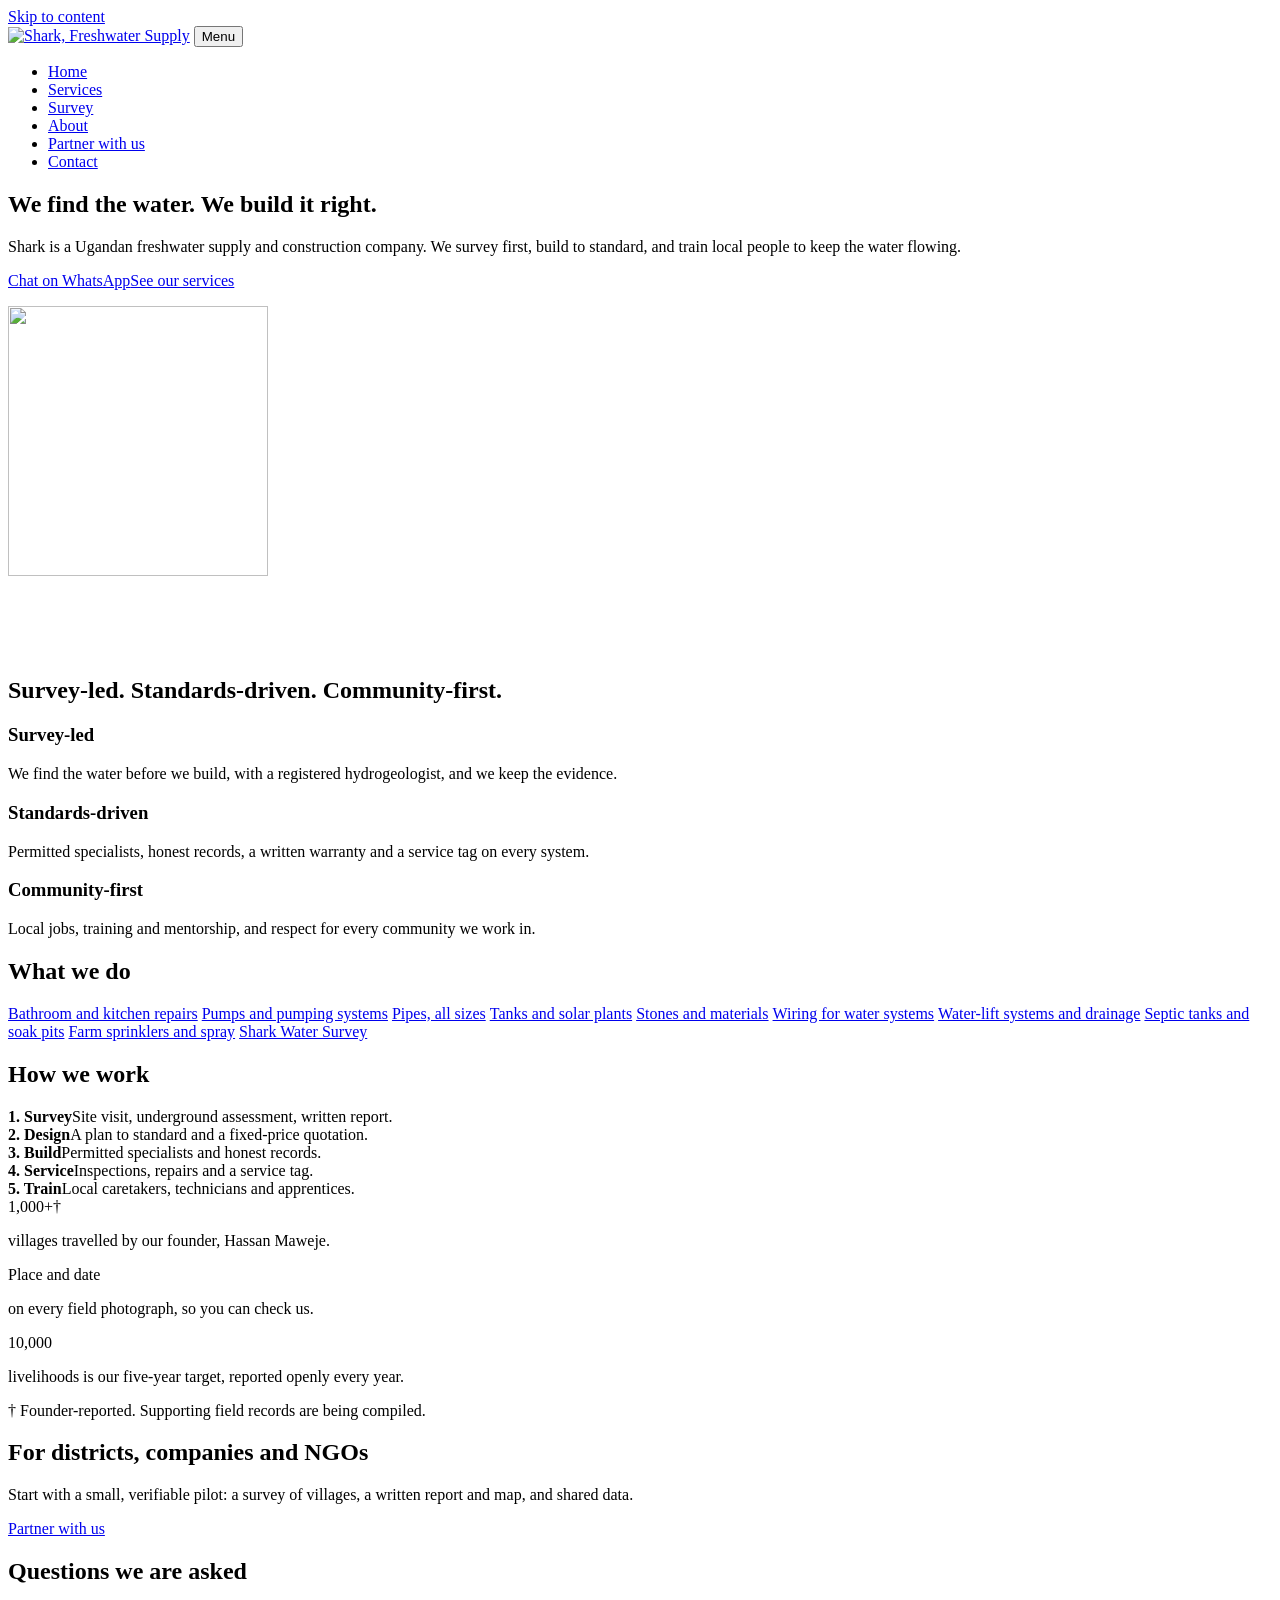
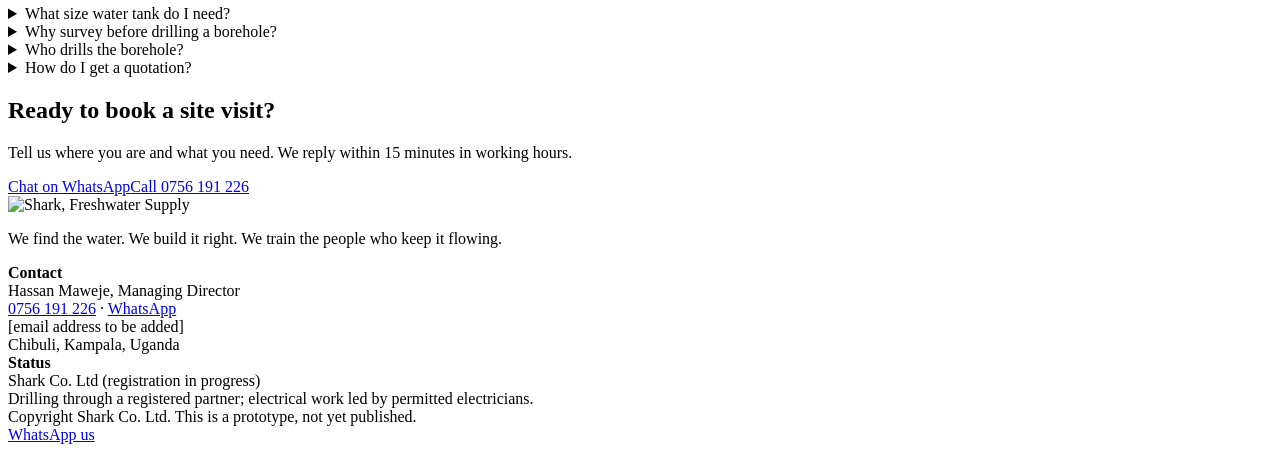
==== index.html @ 4614eab7 "Add files via upload" ====
<!doctype html>
<html lang="en-GB">
<head>
<meta charset="utf-8">
<meta name="viewport" content="width=device-width, initial-scale=1">
<title>Water tanks, pumps and plumbing in Kampala | Shark Freshwater Supply</title>
<meta name="description" content="Freshwater supply and construction in Uganda. We find the water first, build to standard and train local people. Book a site visit on WhatsApp.">
<meta name="theme-color" content="#0B2E4F">
<link rel="icon" href="assets/img/favicon.svg" type="image/svg+xml">
<link rel="stylesheet" href="assets/style.css">
<script type="application/ld+json">
{"@context":"https://schema.org","@type":"Plumber","name":"Shark Freshwater Supply","description":"Freshwater supply, plumbing, tanks, pumps, septic and drainage, and farm water systems in Uganda.","telephone":"+256756191226","areaServed":["Kampala","Mukono","Wakiso"],"address":{"@type":"PostalAddress","addressLocality":"Kampala","addressCountry":"UG"},"slogan":"We find the water. We build it right."}
</script>
</head>
<body>
<a class="skip" href="#main">Skip to content</a>
<header class="site"><div class="container bar">
<a class="brand" href="index.html" aria-label="Shark Freshwater Supply home"><img src="assets/img/logo.svg" alt="Shark, Freshwater Supply" width="160" height="44"></a>
<button class="menu-btn" aria-expanded="false" aria-controls="nav">Menu</button>
<nav id="nav" aria-label="Main"><ul>
<li><a href="index.html" aria-current="page">Home</a></li>
<li><a href="services.html" >Services</a></li>
<li><a href="survey.html" >Survey</a></li>
<li><a href="about.html" >About</a></li>
<li><a href="partner.html" >Partner with us</a></li>
<li><a href="contact.html" >Contact</a></li>
</ul></nav>
</div></header>
<main id="main"><section class="hero"><div class="container inner">
<div><h1>We find the water. We build it right.</h1>
<p>Shark is a Ugandan freshwater supply and construction company. We survey first, build to standard, and train local people to keep the water flowing.</p>
<p><a class="btn btn-wa" data-wa="Hello Shark, I would like to book a site visit." href="#">Chat on WhatsApp</a><a class="btn btn-ghost" href="services.html">See our services</a></p></div>
<div><img class="mark" src="assets/img/icon-reversed.svg" alt="" width="260" height="270"></div>
</div><svg class="waves" viewBox="0 0 1200 70" preserveAspectRatio="none" xmlns="http://www.w3.org/2000/svg" aria-hidden="true"><path d="M0 30 C200 0 400 60 600 30 C800 0 1000 55 1200 25 L1200 70 L0 70 Z" fill="#FFFFFF"/></svg></section>
<section><div class="container"><h2>Survey-led. Standards-driven. Community-first.</h2>
<div class="grid cols-3">
<div class="card"><h3>Survey-led</h3><p>We find the water before we build, with a registered hydrogeologist, and we keep the evidence.</p></div>
<div class="card"><h3>Standards-driven</h3><p>Permitted specialists, honest records, a written warranty and a service tag on every system.</p></div>
<div class="card"><h3>Community-first</h3><p>Local jobs, training and mentorship, and respect for every community we work in.</p></div>
</div></div></section>
<section class="alt"><div class="container"><h2>What we do</h2>
<div class="grid cols-5">
<a class="icon-card" href="services.html#home"><img src="assets/img/icon-1.svg" alt="">Bathroom and kitchen repairs</a>
<a class="icon-card" href="services.html#systems"><img src="assets/img/icon-2.svg" alt="">Pumps and pumping systems</a>
<a class="icon-card" href="services.html#home"><img src="assets/img/icon-3.svg" alt="">Pipes, all sizes</a>
<a class="icon-card" href="services.html#systems"><img src="assets/img/icon-4.svg" alt="">Tanks and solar plants</a>
<a class="icon-card" href="services.html#farms"><img src="assets/img/icon-5.svg" alt="">Stones and materials</a>
<a class="icon-card" href="services.html#systems"><img src="assets/img/icon-6.svg" alt="">Wiring for water systems</a>
<a class="icon-card" href="services.html#systems"><img src="assets/img/icon-7.svg" alt="">Water-lift systems and drainage</a>
<a class="icon-card" href="services.html#sanitation"><img src="assets/img/icon-8.svg" alt="">Septic tanks and soak pits</a>
<a class="icon-card" href="services.html#farms"><img src="assets/img/icon-9.svg" alt="">Farm sprinklers and spray</a>
<a class="icon-card" href="survey.html"><img src="assets/img/icon-survey.svg" alt="">Shark Water Survey</a>
</div></div></section>
<section><div class="container"><h2>How we work</h2>
<div class="steps">
<div class="step"><b>1. Survey</b><span>Site visit, underground assessment, written report.</span></div>
<div class="step"><b>2. Design</b><span>A plan to standard and a fixed-price quotation.</span></div>
<div class="step"><b>3. Build</b><span>Permitted specialists and honest records.</span></div>
<div class="step"><b>4. Service</b><span>Inspections, repairs and a service tag.</span></div>
<div class="step"><b>5. Train</b><span>Local caretakers, technicians and apprentices.</span></div>
</div></div></section>
<section class="alt"><div class="container"><div class="grid cols-3">
<div class="card white"><div class="stat">1,000+&dagger;</div><p>villages travelled by our founder, Hassan Maweje.</p></div>
<div class="card white"><div class="stat">Place and date</div><p>on every field photograph, so you can check us.</p></div>
<div class="card white"><div class="stat">10,000</div><p>livelihoods is our five-year target, reported openly every year.</p></div>
</div><p class="small">&dagger; Founder-reported. Supporting field records are being compiled.</p></div></section>
<section><div class="container"><div class="band"><h2>For districts, companies and NGOs</h2><p>Start with a small, verifiable pilot: a survey of villages, a written report and map, and shared data.</p><a class="btn btn-wa" href="partner.html">Partner with us</a></div></div></section>
<section class="alt"><div class="container"><h2>Questions we are asked</h2>
<details><summary>What size water tank do I need?</summary><p>Multiply the number of people, the litres each person uses a day, and the days of storage you want. Tell us your numbers and we will size it for you.</p></details>
<details><summary>Why survey before drilling a borehole?</summary><p>A survey shows where water is most likely to be found, so you avoid drilling in the wrong place. Shark works with a registered hydrogeologist and manages the process.</p></details>
<details><summary>Who drills the borehole?</summary><p>Borehole drilling is done by a drilling contractor registered with the water ministry. Shark manages the project for you until it holds its own registration.</p></details>
<details><summary>How do I get a quotation?</summary><p>Message us on WhatsApp. We arrange a site visit and send a written quotation after it.</p></details>
</div></section>
<section><div class="container"><div class="band"><h2>Ready to book a site visit?</h2><p>Tell us where you are and what you need. We reply within 15 minutes in working hours.</p><a class="btn btn-wa" data-wa="Hello Shark, I would like to book a site visit." href="#">Chat on WhatsApp</a><a class="btn btn-ghost" href="tel:+256756191226">Call 0756 191 226</a></div></div></section></main>
<footer class="site"><div class="container cols">
<div><img src="assets/img/logo-reversed.svg" alt="Shark, Freshwater Supply" width="160" height="44"><p>We find the water. We build it right. We train the people who keep it flowing.</p></div>
<div><b>Contact</b><br>Hassan Maweje, Managing Director<br><a href="tel:+256756191226">0756 191 226</a> &middot; <a data-wa="Hello Shark, I would like some information." href="#">WhatsApp</a><br><span class="confirm">[email address to be added]</span><br>Chibuli, Kampala, Uganda</div>
<div><b>Status</b><br>Shark Co. Ltd (registration in progress)<br>Drilling through a registered partner; electrical work led by permitted electricians.<br><span class="small">Copyright Shark Co. Ltd. This is a prototype, not yet published.</span></div>
</div></footer>
<a class="fab" data-wa="Hello Shark, I would like to book a site visit." href="#">WhatsApp us</a>
<script src="assets/site.js"></script>
</body>
</html>
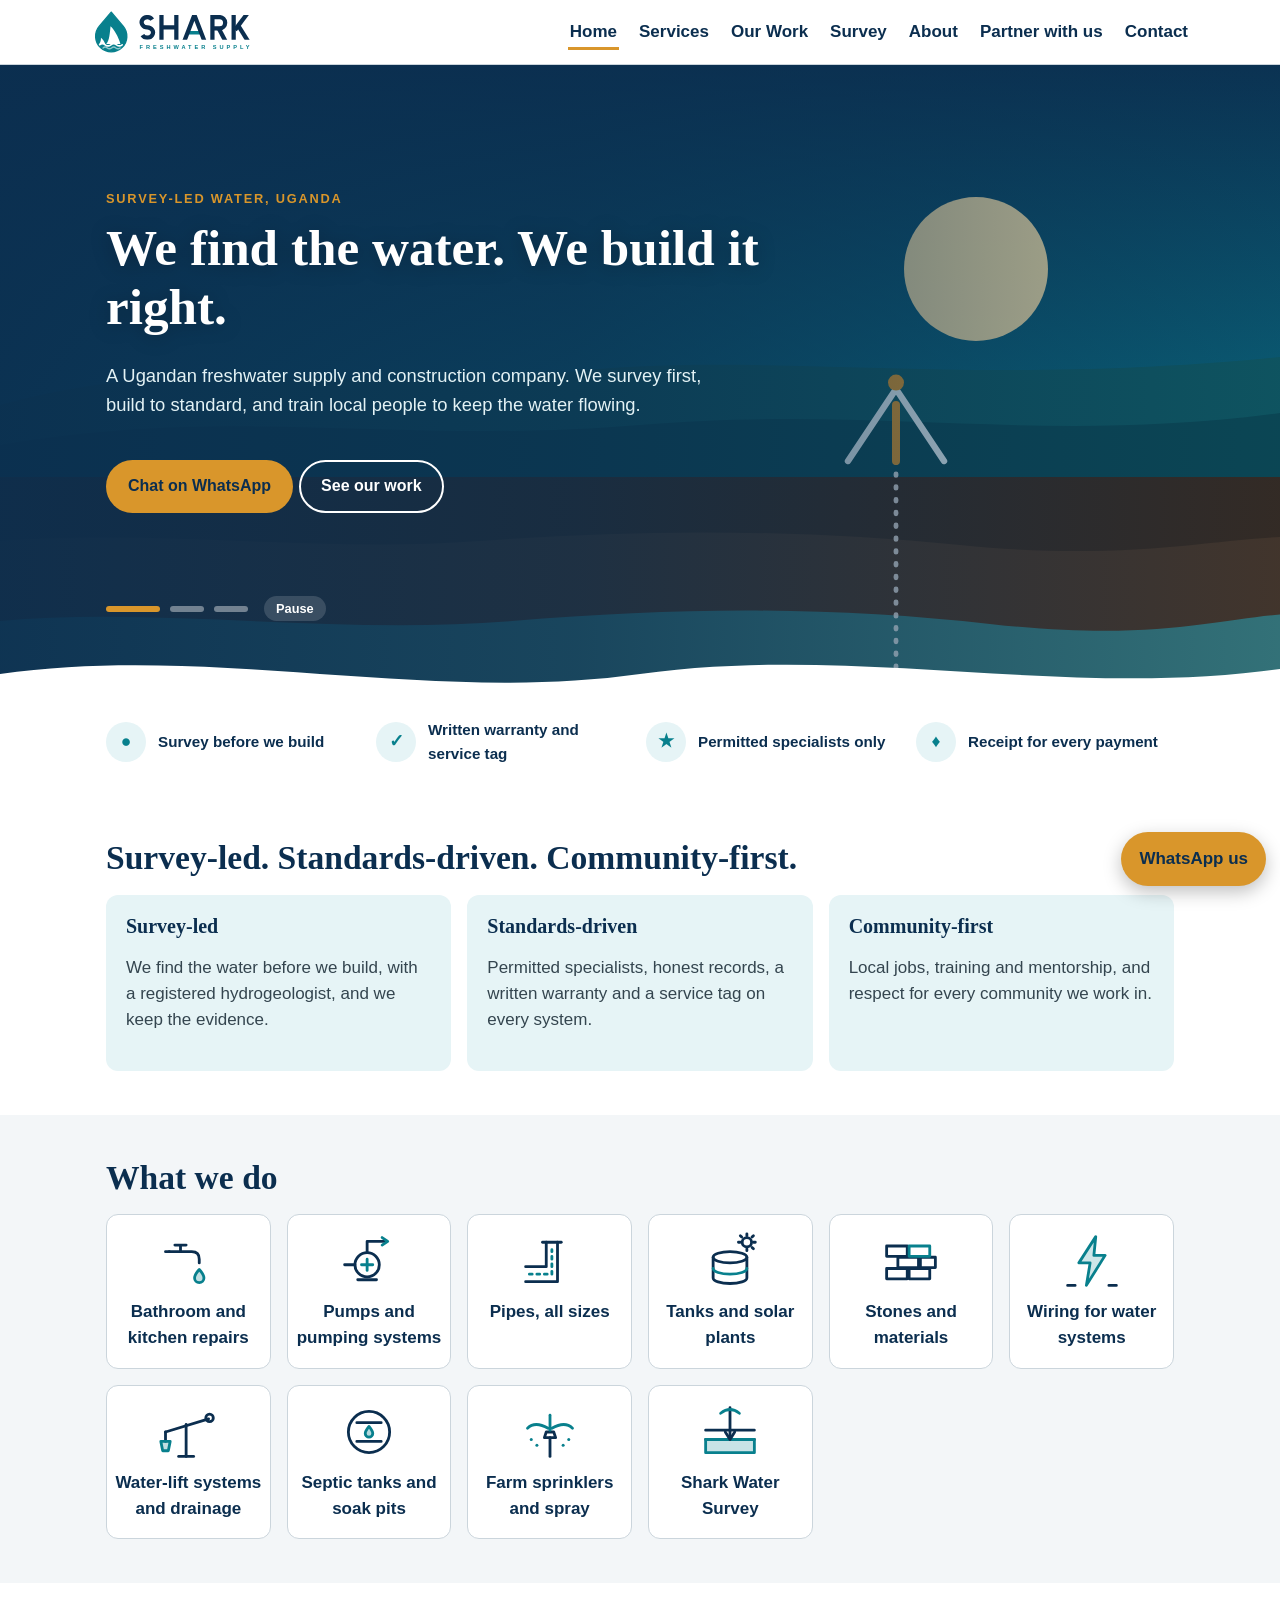
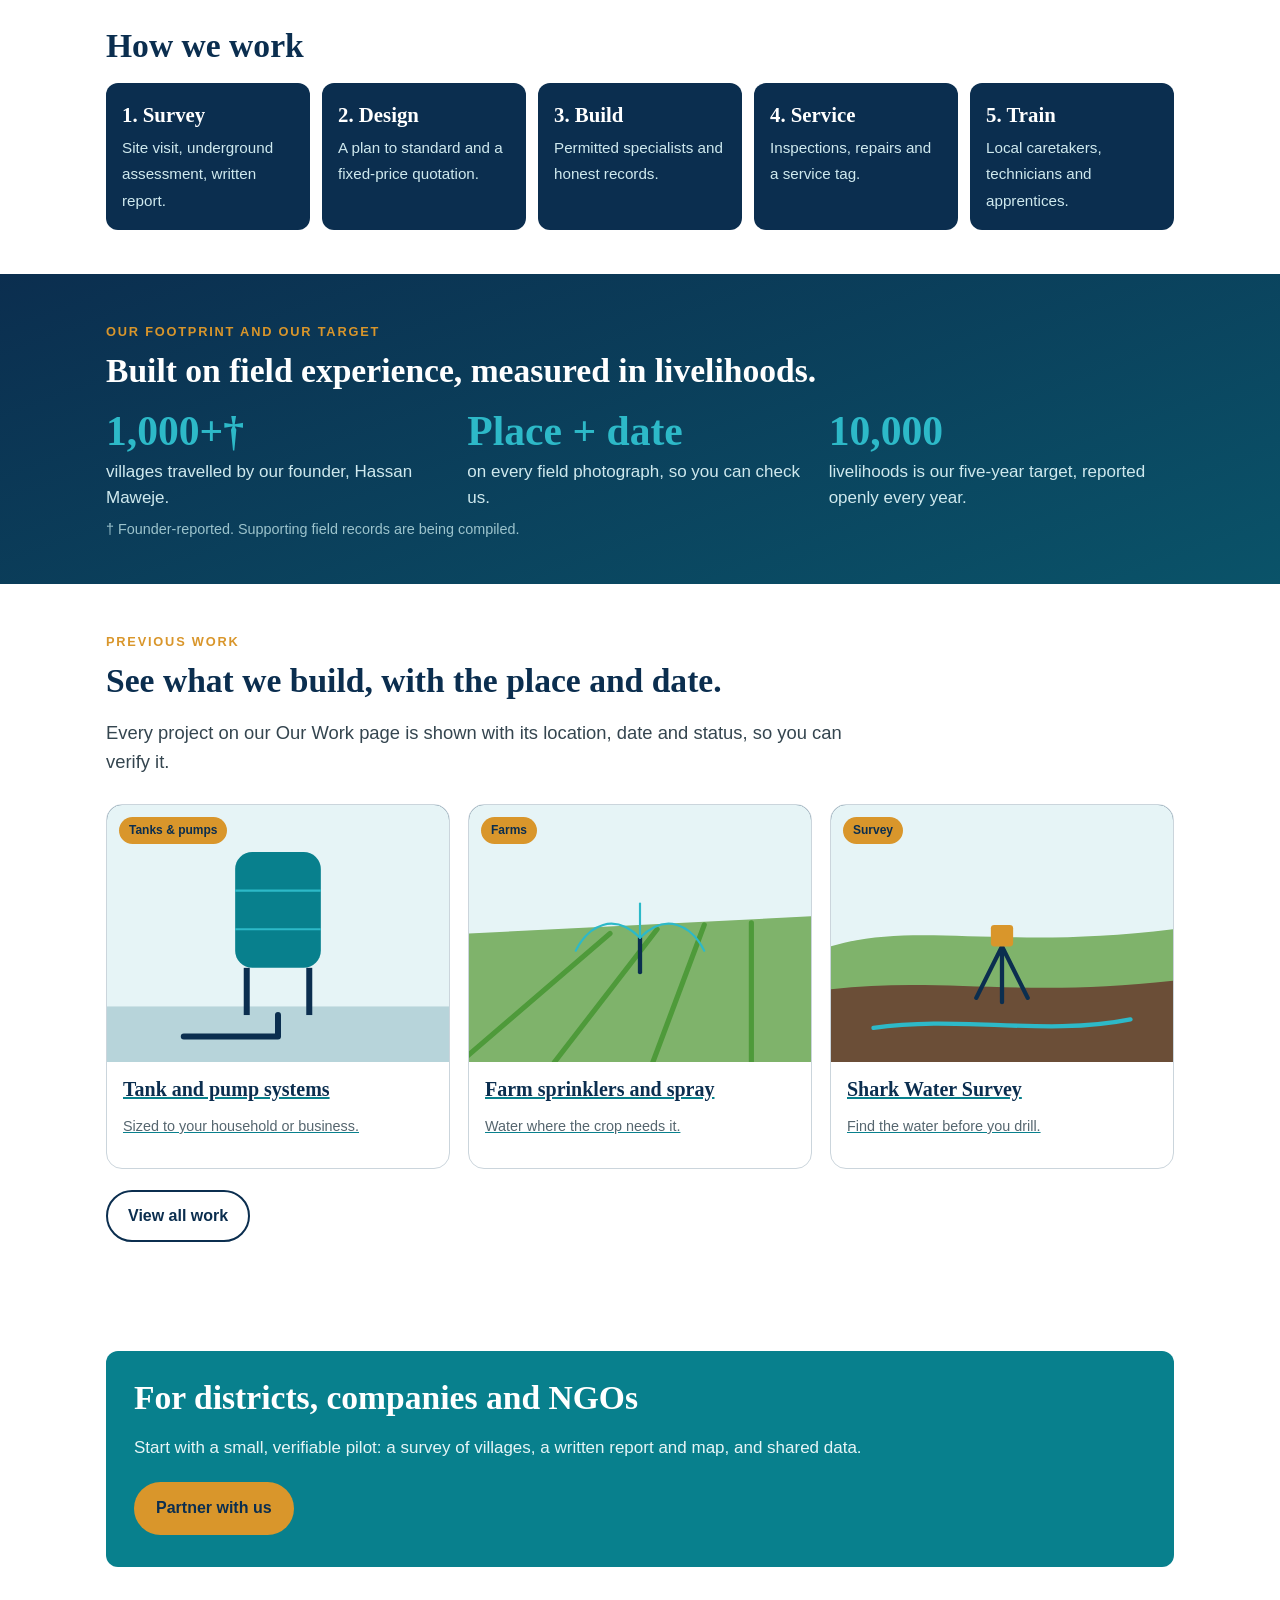
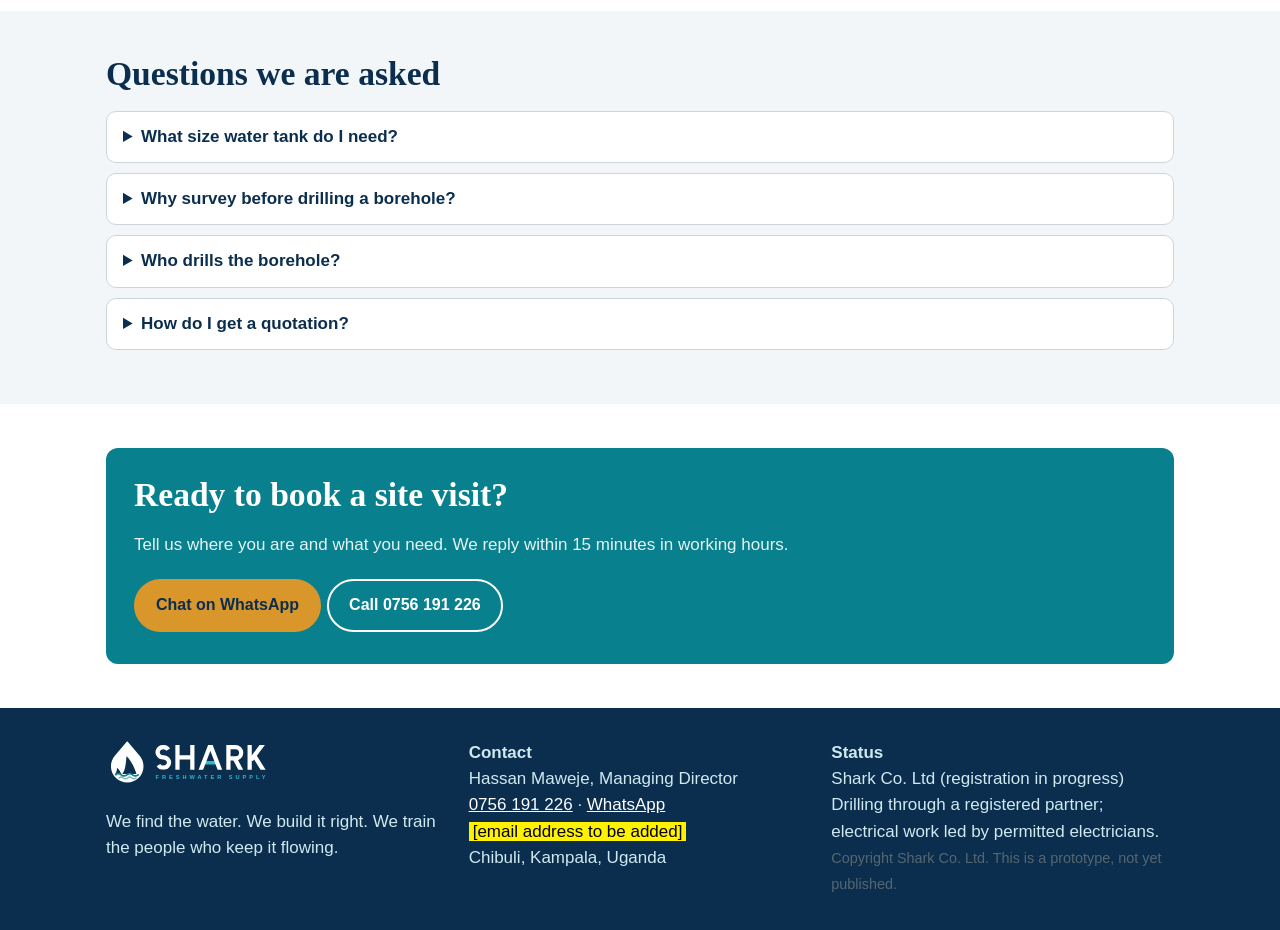
==== commit 41c53906: "Modernise site: hero slideshow, Our Work gallery, About photo sections - Home: 3-slide accessible he" ====
--- a/index.html
+++ b/index.html
@@ -20,23 +20,34 @@
 <nav id="nav" aria-label="Main"><ul>
 <li><a href="index.html" aria-current="page">Home</a></li>
 <li><a href="services.html" >Services</a></li>
+<li><a href="work.html" >Our Work</a></li>
 <li><a href="survey.html" >Survey</a></li>
 <li><a href="about.html" >About</a></li>
 <li><a href="partner.html" >Partner with us</a></li>
 <li><a href="contact.html" >Contact</a></li>
 </ul></nav>
 </div></header>
-<main id="main"><section class="hero"><div class="container inner">
-<div><h1>We find the water. We build it right.</h1>
-<p>Shark is a Ugandan freshwater supply and construction company. We survey first, build to standard, and train local people to keep the water flowing.</p>
-<p><a class="btn btn-wa" data-wa="Hello Shark, I would like to book a site visit." href="#">Chat on WhatsApp</a><a class="btn btn-ghost" href="services.html">See our services</a></p></div>
-<div><img class="mark" src="assets/img/icon-reversed.svg" alt="" width="260" height="270"></div>
-</div><svg class="waves" viewBox="0 0 1200 70" preserveAspectRatio="none" xmlns="http://www.w3.org/2000/svg" aria-hidden="true"><path d="M0 30 C200 0 400 60 600 30 C800 0 1000 55 1200 25 L1200 70 L0 70 Z" fill="#FFFFFF"/></svg></section>
+<main id="main"><section class="slider" id="hero" aria-roledescription="carousel" aria-label="Featured work">
+<div class="slide ph on" style="background-image:url(assets/img/photos/hero-1.jpg),url(assets/img/scenes/hero-1.svg)" role="img" aria-label="Survey crew marking a borehole site"></div><div class="slide ph" style="background-image:url(assets/img/photos/hero-2.jpg),url(assets/img/scenes/hero-2.svg)" role="img" aria-label="Water tank and pump installation"></div><div class="slide ph" style="background-image:url(assets/img/photos/hero-3.jpg),url(assets/img/scenes/hero-3.svg)" role="img" aria-label="Farm irrigation system"></div>
+<div class="container copy">
+<div class="slide-text on"><span class="eyebrow">Survey-led water, Uganda</span><h1>We find the water. We build it right.</h1><p>A Ugandan freshwater supply and construction company. We survey first, build to standard, and train local people to keep the water flowing.</p></div>
+<div class="slide-text"><span class="eyebrow">Tanks, pumps and solar</span><h1>Clean water, stored and delivered reliably.</h1><p>Correctly sized tanks, quality pumps and solar plants, installed by permitted specialists and backed by a written warranty.</p></div>
+<div class="slide-text"><span class="eyebrow">Farms and communities</span><h1>Water that grows farms and livelihoods.</h1><p>Sprinklers, water-lift systems and drainage designed around your land, with local caretakers trained to maintain them.</p></div>
+<p><a class="btn btn-wa" data-wa="Hello Shark, I would like to book a site visit." href="#">Chat on WhatsApp</a><a class="btn btn-ghost" href="work.html">See our work</a></p>
+</div>
+<div class="dots"><div class="container"><button type="button" aria-label="Slide 1" aria-current="true"></button><button type="button" aria-label="Slide 2"></button><button type="button" aria-label="Slide 3"></button><button type="button" class="pp" aria-label="Pause slideshow">Pause</button></div></div>
+<svg class="waves" viewBox="0 0 1200 70" preserveAspectRatio="none" xmlns="http://www.w3.org/2000/svg" aria-hidden="true"><path d="M0 30 C200 0 400 60 600 30 C800 0 1000 55 1200 25 L1200 70 L0 70 Z" fill="#FFFFFF"/></svg></section>
+<section class="trust"><div class="container">
+<div class="reveal"><i aria-hidden="true">&#9679;</i>Survey before we build</div>
+<div class="reveal"><i aria-hidden="true">&#10003;</i>Written warranty and service tag</div>
+<div class="reveal"><i aria-hidden="true">&#9733;</i>Permitted specialists only</div>
+<div class="reveal"><i aria-hidden="true">&#9830;</i>Receipt for every payment</div>
+</div></section>
 <section><div class="container"><h2>Survey-led. Standards-driven. Community-first.</h2>
 <div class="grid cols-3">
-<div class="card"><h3>Survey-led</h3><p>We find the water before we build, with a registered hydrogeologist, and we keep the evidence.</p></div>
-<div class="card"><h3>Standards-driven</h3><p>Permitted specialists, honest records, a written warranty and a service tag on every system.</p></div>
-<div class="card"><h3>Community-first</h3><p>Local jobs, training and mentorship, and respect for every community we work in.</p></div>
+<div class="card reveal"><h3>Survey-led</h3><p>We find the water before we build, with a registered hydrogeologist, and we keep the evidence.</p></div>
+<div class="card reveal"><h3>Standards-driven</h3><p>Permitted specialists, honest records, a written warranty and a service tag on every system.</p></div>
+<div class="card reveal"><h3>Community-first</h3><p>Local jobs, training and mentorship, and respect for every community we work in.</p></div>
 </div></div></section>
 <section class="alt"><div class="container"><h2>What we do</h2>
 <div class="grid cols-5">
@@ -59,11 +70,18 @@
 <div class="step"><b>4. Service</b><span>Inspections, repairs and a service tag.</span></div>
 <div class="step"><b>5. Train</b><span>Local caretakers, technicians and apprentices.</span></div>
 </div></div></section>
-<section class="alt"><div class="container"><div class="grid cols-3">
-<div class="card white"><div class="stat">1,000+&dagger;</div><p>villages travelled by our founder, Hassan Maweje.</p></div>
-<div class="card white"><div class="stat">Place and date</div><p>on every field photograph, so you can check us.</p></div>
-<div class="card white"><div class="stat">10,000</div><p>livelihoods is our five-year target, reported openly every year.</p></div>
+<section class="impact"><div class="container"><span class="eyebrow">Our footprint and our target</span><h2>Built on field experience, measured in livelihoods.</h2>
+<div class="grid cols-3">
+<div class="reveal"><div class="num">1,000+&dagger;</div><p>villages travelled by our founder, Hassan Maweje.</p></div>
+<div class="reveal"><div class="num">Place + date</div><p>on every field photograph, so you can check us.</p></div>
+<div class="reveal"><div class="num">10,000</div><p>livelihoods is our five-year target, reported openly every year.</p></div>
 </div><p class="small">&dagger; Founder-reported. Supporting field records are being compiled.</p></div></section>
+<section><div class="container"><div class="section-head"><span class="eyebrow">Previous work</span><h2>See what we build, with the place and date.</h2><p class="lead">Every project on our Our Work page is shown with its location, date and status, so you can verify it.</p></div>
+<div class="gallery">
+<a class="work reveal" href="work.html"><div class="ph" style="background-image:url(assets/img/photos/work-tank.jpg),url(assets/img/scenes/work-tank.svg)" role="img" aria-label="Tank installation"><span class="tag">Tanks &amp; pumps</span></div><div class="body"><h3>Tank and pump systems</h3><p class="small">Sized to your household or business.</p></div></a>
+<a class="work reveal" href="work.html"><div class="ph" style="background-image:url(assets/img/photos/work-farm.jpg),url(assets/img/scenes/work-farm.svg)" role="img" aria-label="Farm irrigation"><span class="tag">Farms</span></div><div class="body"><h3>Farm sprinklers and spray</h3><p class="small">Water where the crop needs it.</p></div></a>
+<a class="work reveal" href="work.html"><div class="ph" style="background-image:url(assets/img/photos/work-survey.jpg),url(assets/img/scenes/work-survey.svg)" role="img" aria-label="Water survey"><span class="tag">Survey</span></div><div class="body"><h3>Shark Water Survey</h3><p class="small">Find the water before you drill.</p></div></a>
+</div><p><a class="btn btn-line" href="work.html">View all work</a></p></div></section>
 <section><div class="container"><div class="band"><h2>For districts, companies and NGOs</h2><p>Start with a small, verifiable pilot: a survey of villages, a written report and map, and shared data.</p><a class="btn btn-wa" href="partner.html">Partner with us</a></div></div></section>
 <section class="alt"><div class="container"><h2>Questions we are asked</h2>
 <details><summary>What size water tank do I need?</summary><p>Multiply the number of people, the litres each person uses a day, and the days of storage you want. Tell us your numbers and we will size it for you.</p></details>
--- a/assets/style.css
+++ b/assets/style.css
@@ -0,0 +1,132 @@
+:root{--navy:#0B2E4F;--teal:#08808D;--aqua:#2DB9C8;--ochre:#D9962B;--ice:#E6F4F6;--slate:#34454F;--mist:#F3F6F8;--line:#CBD5DC;--radius:12px}
+*{box-sizing:border-box}
+html{scroll-behavior:smooth}
+body{margin:0;font-family:Calibri,"Segoe UI",Roboto,Arial,sans-serif;color:var(--slate);line-height:1.55;background:#fff;font-size:17px}
+h1,h2,h3{font-family:Georgia,"Times New Roman",serif;color:var(--navy);line-height:1.15;margin:0 0 .5em}
+h1{font-size:clamp(2rem,6vw,3.2rem)}h2{font-size:clamp(1.5rem,4vw,2.1rem)}h3{font-size:1.25rem}
+a{color:var(--teal)}
+img{max-width:100%;height:auto}
+.container{max-width:1100px;margin:0 auto;padding:0 16px}
+.skip{position:absolute;left:-999px;top:8px;background:#fff;padding:8px 12px;z-index:100}.skip:focus{left:8px}
+header.site{position:sticky;top:0;background:#fff;border-bottom:1px solid var(--line);z-index:50}
+.bar{display:flex;align-items:center;justify-content:space-between;gap:12px;padding:10px 0}
+.brand img{height:44px;width:auto;display:block}
+nav ul{list-style:none;display:flex;gap:18px;margin:0;padding:0}
+nav a{text-decoration:none;color:var(--navy);font-weight:700;padding:6px 2px;border-bottom:3px solid transparent}
+nav a[aria-current="page"],nav a:hover{border-color:var(--ochre)}
+.menu-btn{display:none;background:var(--navy);color:#fff;border:0;border-radius:8px;padding:10px 14px;font-weight:700;font-size:1rem}
+.btn{display:inline-block;padding:12px 20px;border-radius:999px;font-weight:700;text-decoration:none;border:2px solid transparent;cursor:pointer;font-size:1rem;margin:4px 6px 4px 0}
+.btn-wa{background:var(--ochre);color:var(--navy)}.btn-wa:hover{background:#c9861f}
+.btn-ghost{border-color:#fff;color:#fff}.btn-line{border-color:var(--navy);color:var(--navy)}
+.hero{background:linear-gradient(160deg,var(--navy) 0%,var(--navy) 55%,#0A5369 100%);color:#fff;position:relative;overflow:hidden}
+.hero h1{color:#fff}.hero p{color:#CFE9EE;font-size:1.15rem;max-width:34em}
+.hero .inner{display:grid;gap:28px;padding:48px 16px 96px;align-items:center}
+.hero .mark{max-width:220px;margin:0 auto;opacity:.95}
+.hero .waves{position:absolute;left:0;right:0;bottom:-1px;width:100%;height:70px;display:block}
+.page-hero{background:var(--navy);color:#fff;padding:40px 0}.page-hero h1{color:#fff;margin:0}.page-hero p{color:#CFE9EE;margin:.6em 0 0;max-width:40em}
+.grid{display:grid;gap:16px}.cols-3{grid-template-columns:repeat(auto-fit,minmax(250px,1fr))}.cols-4{grid-template-columns:repeat(auto-fit,minmax(200px,1fr))}.cols-5{grid-template-columns:repeat(auto-fit,minmax(150px,1fr))}
+.card{background:var(--ice);border-radius:var(--radius);padding:20px}.card.white{background:#fff;border:1px solid var(--line)}
+.card h3{margin-bottom:.3em}
+.icon-card{text-align:center;text-decoration:none;color:var(--navy);font-weight:700;background:var(--ice);border-radius:var(--radius);padding:16px 8px}.icon-card img{width:60px;height:60px;display:block;margin:0 auto 8px}
+section{padding:44px 0}.alt{background:var(--mist)}
+.steps{display:grid;gap:12px;grid-template-columns:repeat(auto-fit,minmax(170px,1fr))}
+.step{background:var(--navy);color:#fff;border-radius:var(--radius);padding:16px}.step b{display:block;font-family:Georgia,serif;font-size:1.3rem;margin-bottom:4px}.step span{color:#CFE9EE;font-size:.95rem}
+.stat{font-family:Georgia,serif;font-size:2.2rem;color:var(--teal);font-weight:700;line-height:1.1}
+.band{background:var(--teal);color:#fff;border-radius:var(--radius);padding:28px}.band h2{color:#fff}.band p{color:#E6F4F6}
+details{background:#fff;border:1px solid var(--line);border-radius:10px;padding:12px 16px;margin-bottom:10px}summary{font-weight:700;color:var(--navy);cursor:pointer}details p{margin:.6em 0 0}
+table{width:100%;border-collapse:collapse;background:#fff}th,td{text-align:left;padding:10px;border-bottom:1px solid var(--line);vertical-align:top}th{background:var(--navy);color:#fff}
+.confirm{background:#fff200;color:#000;padding:0 4px}
+.note{border-left:5px solid var(--ochre);background:#FBF1DD;padding:12px 16px;border-radius:0 8px 8px 0}
+footer.site{background:var(--navy);color:#CFE9EE;padding:32px 0}footer a{color:#fff}footer .cols{display:grid;gap:20px;grid-template-columns:repeat(auto-fit,minmax(220px,1fr))}footer img{height:44px;width:auto}
+.fab{position:fixed;right:14px;bottom:14px;z-index:60;background:var(--ochre);color:var(--navy);border-radius:999px;padding:14px 18px;font-weight:700;text-decoration:none;box-shadow:0 6px 18px rgba(0,0,0,.25)}
+form label{display:block;font-weight:700;margin:12px 0 4px}input,select,textarea{width:100%;padding:12px;border:1px solid var(--line);border-radius:8px;font:inherit}
+:focus-visible{outline:3px solid var(--ochre);outline-offset:2px}
+.small{font-size:.9rem;color:#56666f}
+ul.tick{list-style:none;padding:0}ul.tick li{padding-left:26px;margin:6px 0;position:relative}ul.tick li:before{content:"";position:absolute;left:0;top:.55em;width:12px;height:12px;border-radius:50%;background:var(--teal)}
+@media(min-width:800px){.hero .inner{grid-template-columns:1.3fr .7fr}}
+@media(max-width:799px){.menu-btn{display:block}nav{display:none;position:absolute;left:0;right:0;top:100%;background:#fff;border-bottom:1px solid var(--line);padding:8px 16px}nav.open{display:block}nav ul{flex-direction:column;gap:4px}}
+/* ===== Modern layer: slideshow, photo frames, gallery, motion ===== */
+:root{--shadow:0 10px 30px rgba(11,46,79,.10);--shadow-lg:0 18px 44px rgba(11,46,79,.18)}
+header.site{backdrop-filter:saturate(1.4) blur(10px);background:rgba(255,255,255,.92)}
+.btn{transition:transform .15s ease,box-shadow .15s ease,background .15s ease}
+.btn:hover{transform:translateY(-2px);box-shadow:0 8px 18px rgba(0,0,0,.18)}
+.eyebrow{display:inline-block;font-size:.8rem;font-weight:700;letter-spacing:.14em;text-transform:uppercase;color:var(--ochre);margin-bottom:.8em}
+.lead{font-size:1.15rem;max-width:40em}
+.section-head{max-width:46em;margin-bottom:28px}
+
+/* Image slots: real photo first, illustrated placeholder behind it.
+   Drop a JPG at the --photo path and it replaces the placeholder. */
+.ph{background-color:var(--navy);background-size:cover;background-position:center;background-repeat:no-repeat}
+
+/* Hero slideshow */
+.slider{position:relative;color:#fff;overflow:hidden;background:var(--navy)}
+.slide{position:absolute;inset:0;opacity:0;transition:opacity 1s ease;z-index:0}
+.slide.on{opacity:1;z-index:1}
+.slide::after{content:"";position:absolute;inset:0;background:linear-gradient(90deg,rgba(11,46,79,.92) 0%,rgba(11,46,79,.7) 45%,rgba(11,46,79,.15) 100%)}
+.slider .copy{position:relative;z-index:3;padding:72px 16px 130px;min-height:560px;display:flex;flex-direction:column;justify-content:center}
+.slider h1{color:#fff;max-width:14em;text-shadow:0 2px 20px rgba(0,0,0,.25)}
+.slider .copy p{color:#E3F2F5;font-size:1.15rem;max-width:34em}
+.slide-text{display:none}.slide-text.on{display:block;animation:rise .7s ease both}
+@keyframes rise{from{opacity:0;transform:translateY(14px)}to{opacity:1;transform:none}}
+.dots{position:absolute;z-index:4;left:0;right:0;bottom:92px}
+.dots .container{display:flex;gap:10px;align-items:center}
+.dots button{width:34px;height:6px;border-radius:99px;border:0;background:rgba(255,255,255,.4);cursor:pointer;padding:0}
+.dots button[aria-current="true"]{background:var(--ochre);width:54px}
+.dots .pp{margin-left:6px;background:rgba(255,255,255,.15);color:#fff;width:auto;height:auto;padding:5px 12px;font-size:.8rem;font-weight:700;border-radius:99px}
+.slider .waves{position:absolute;left:0;right:0;bottom:-1px;width:100%;height:70px;z-index:3}
+
+/* Trust strip */
+.trust{background:#fff;margin-top:-1px;padding:0}
+.trust .container{display:grid;grid-template-columns:repeat(auto-fit,minmax(200px,1fr));gap:12px;padding-top:6px;padding-bottom:30px}
+.trust div{display:flex;gap:12px;align-items:center;font-weight:700;color:var(--navy);font-size:.95rem}
+.trust i{flex:none;width:40px;height:40px;border-radius:50%;background:var(--ice);color:var(--teal);display:grid;place-items:center;font-style:normal;font-size:1.1rem}
+
+/* Cards with lift */
+.card,.icon-card,.work{transition:transform .2s ease,box-shadow .2s ease}
+.icon-card:hover,.card.white:hover{transform:translateY(-4px);box-shadow:var(--shadow)}
+.icon-card{background:#fff;border:1px solid var(--line)}
+.icon-card:hover{border-color:var(--teal)}
+
+/* Split sections with a photo */
+.split{display:grid;gap:32px;align-items:center}
+.photo{border-radius:18px;box-shadow:var(--shadow-lg);aspect-ratio:4/5;position:relative;overflow:hidden}
+.photo.wide{aspect-ratio:16/10}
+.photo figcaption,.work figcaption{position:absolute;left:0;right:0;bottom:0;padding:26px 14px 12px;font-size:.85rem;color:#fff;background:linear-gradient(transparent,rgba(11,46,79,.85))}
+figure{margin:0}
+@media(min-width:800px){.split{grid-template-columns:1fr 1fr}.split.flip .photo{order:2}}
+.quote{border-left:5px solid var(--ochre);padding:6px 0 6px 18px;font-family:Georgia,serif;font-size:1.25rem;color:var(--navy);margin:22px 0}
+
+/* Impact counters */
+.impact{background:linear-gradient(160deg,var(--navy),#0A5369);color:#fff}
+.impact h2{color:#fff}
+.impact .grid{margin-top:20px}
+.impact .num{font-family:Georgia,serif;font-size:2.6rem;font-weight:700;color:var(--aqua);line-height:1}
+.impact p{color:#CFE9EE;margin:.4em 0 0}
+.impact .small{color:#9CC3CC}
+
+/* Timeline (About) */
+.timeline{list-style:none;margin:0;padding:0 0 0 22px;border-left:3px solid var(--aqua)}
+.timeline li{position:relative;padding:0 0 22px 18px}
+.timeline li:before{content:"";position:absolute;left:-31px;top:.35em;width:14px;height:14px;border-radius:50%;background:var(--ochre);border:3px solid #fff;box-shadow:0 0 0 2px var(--aqua)}
+.timeline b{color:var(--navy)}
+
+/* Our Work gallery */
+.chips{display:flex;flex-wrap:wrap;gap:8px;margin:0 0 22px}
+.chips button{border:1.5px solid var(--navy);background:#fff;color:var(--navy);border-radius:99px;padding:8px 16px;font-weight:700;font-size:.95rem;cursor:pointer}
+.chips button[aria-pressed="true"]{background:var(--navy);color:#fff}
+.gallery{display:grid;gap:18px;grid-template-columns:repeat(auto-fill,minmax(290px,1fr))}
+.work{background:#fff;border:1px solid var(--line);border-radius:16px;overflow:hidden}
+.work:hover{transform:translateY(-4px);box-shadow:var(--shadow-lg)}
+.work .ph{aspect-ratio:4/3;position:relative}
+.work .tag{position:absolute;top:12px;left:12px;background:var(--ochre);color:var(--navy);font-size:.75rem;font-weight:700;border-radius:99px;padding:4px 10px}
+.work .body{padding:16px}
+.work h3{margin-bottom:.2em}
+.work dl{display:grid;grid-template-columns:auto 1fr;gap:2px 12px;margin:10px 0 0;font-size:.9rem}
+.work dt{font-weight:700;color:var(--navy)}.work dd{margin:0}
+.work[hidden]{display:none}
+
+/* Scroll reveal */
+.reveal{opacity:0;transform:translateY(18px);transition:opacity .6s ease,transform .6s ease}
+.reveal.in{opacity:1;transform:none}
+@media(prefers-reduced-motion:reduce){.reveal{opacity:1;transform:none;transition:none}.slide{transition:none}.slide-text.on{animation:none}.btn,.card,.icon-card,.work{transition:none}html{scroll-behavior:auto}}
+@media(max-width:799px){.slider .copy{min-height:520px;padding-bottom:140px}.slide::after{background:linear-gradient(180deg,rgba(11,46,79,.8),rgba(11,46,79,.78))}}
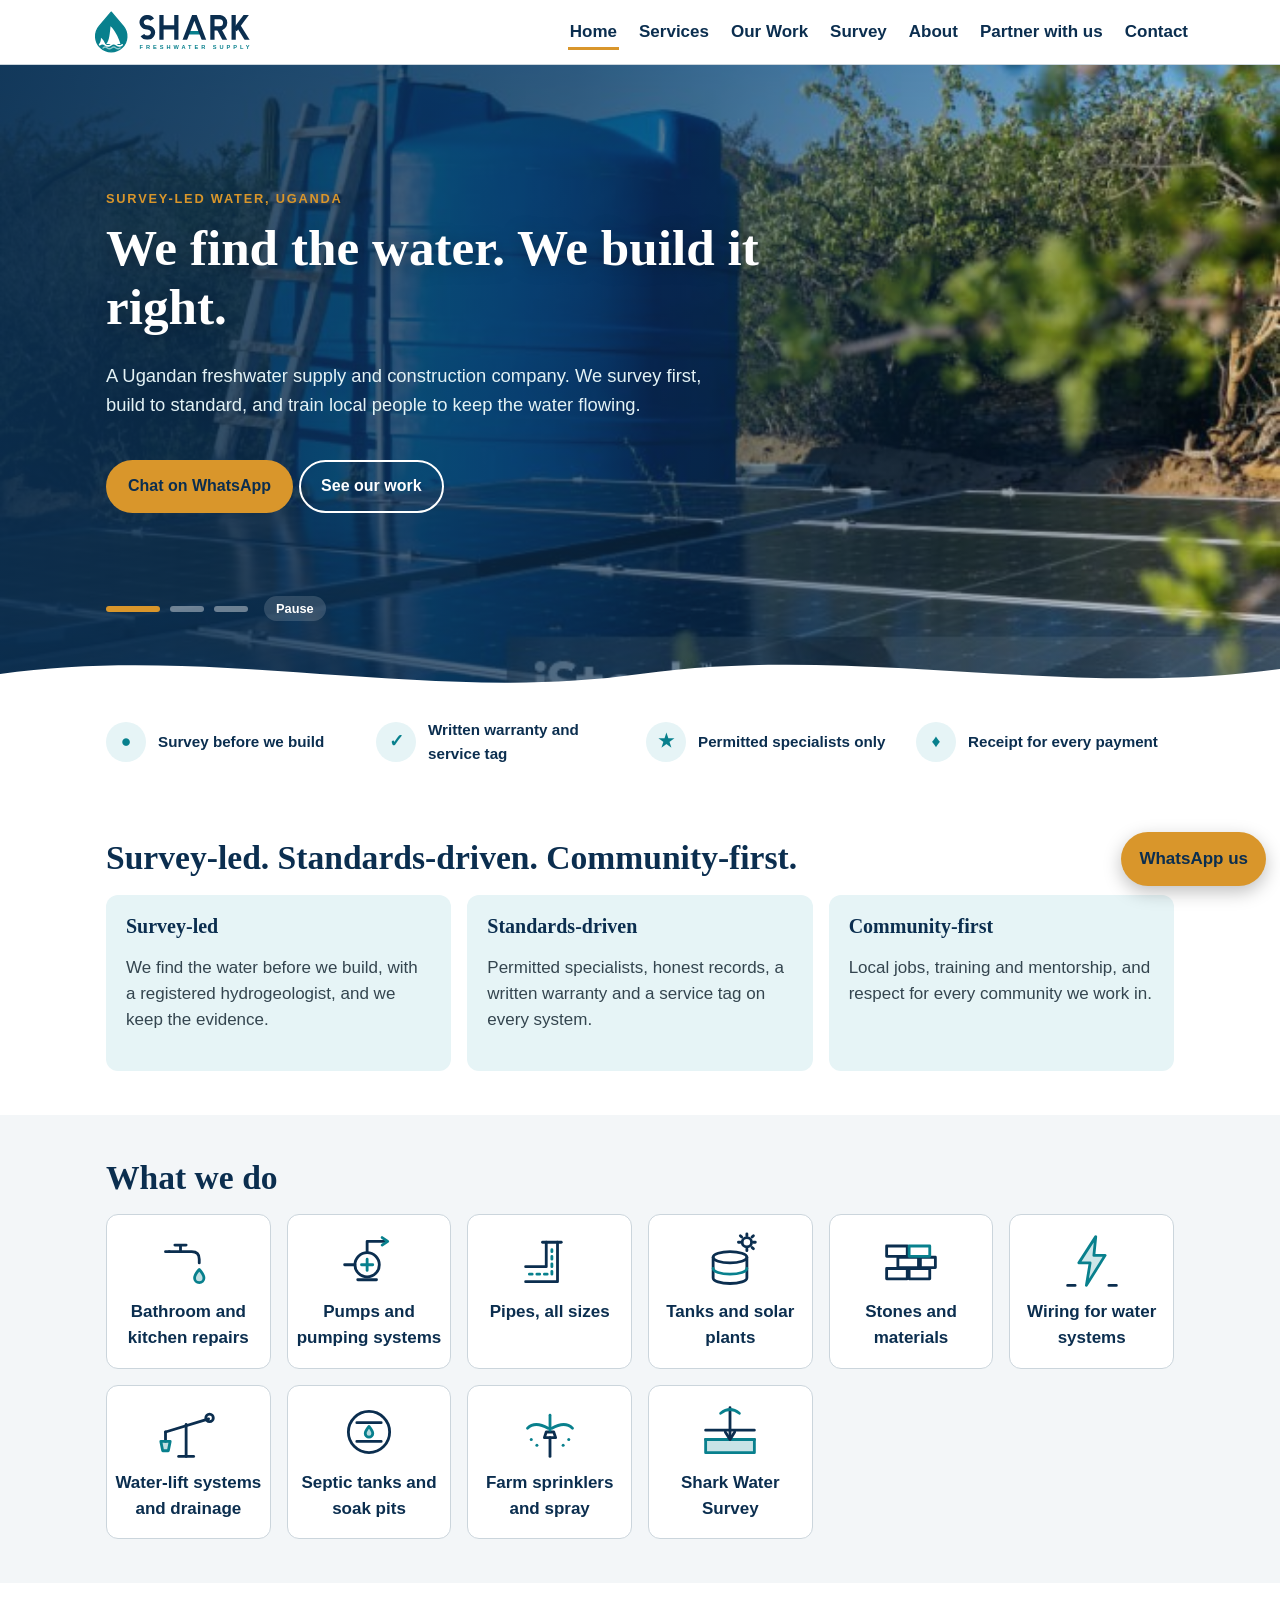
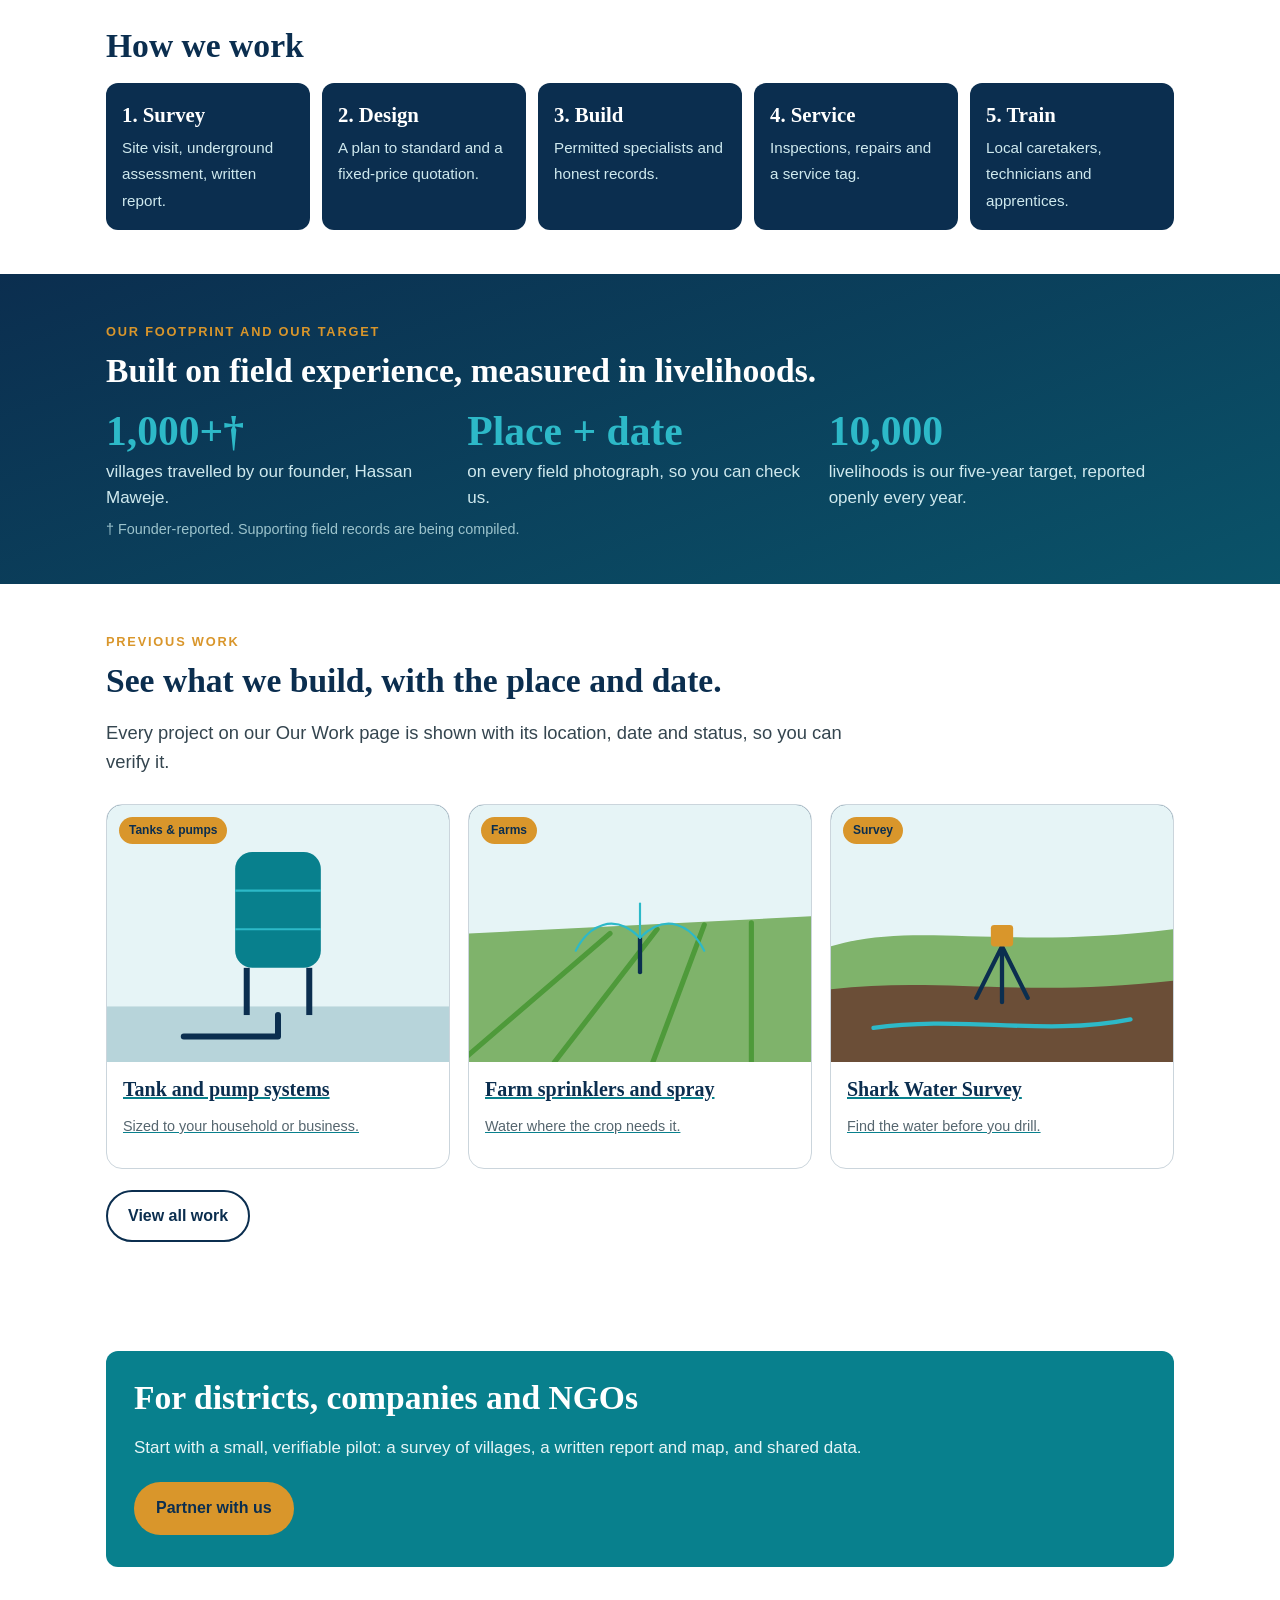
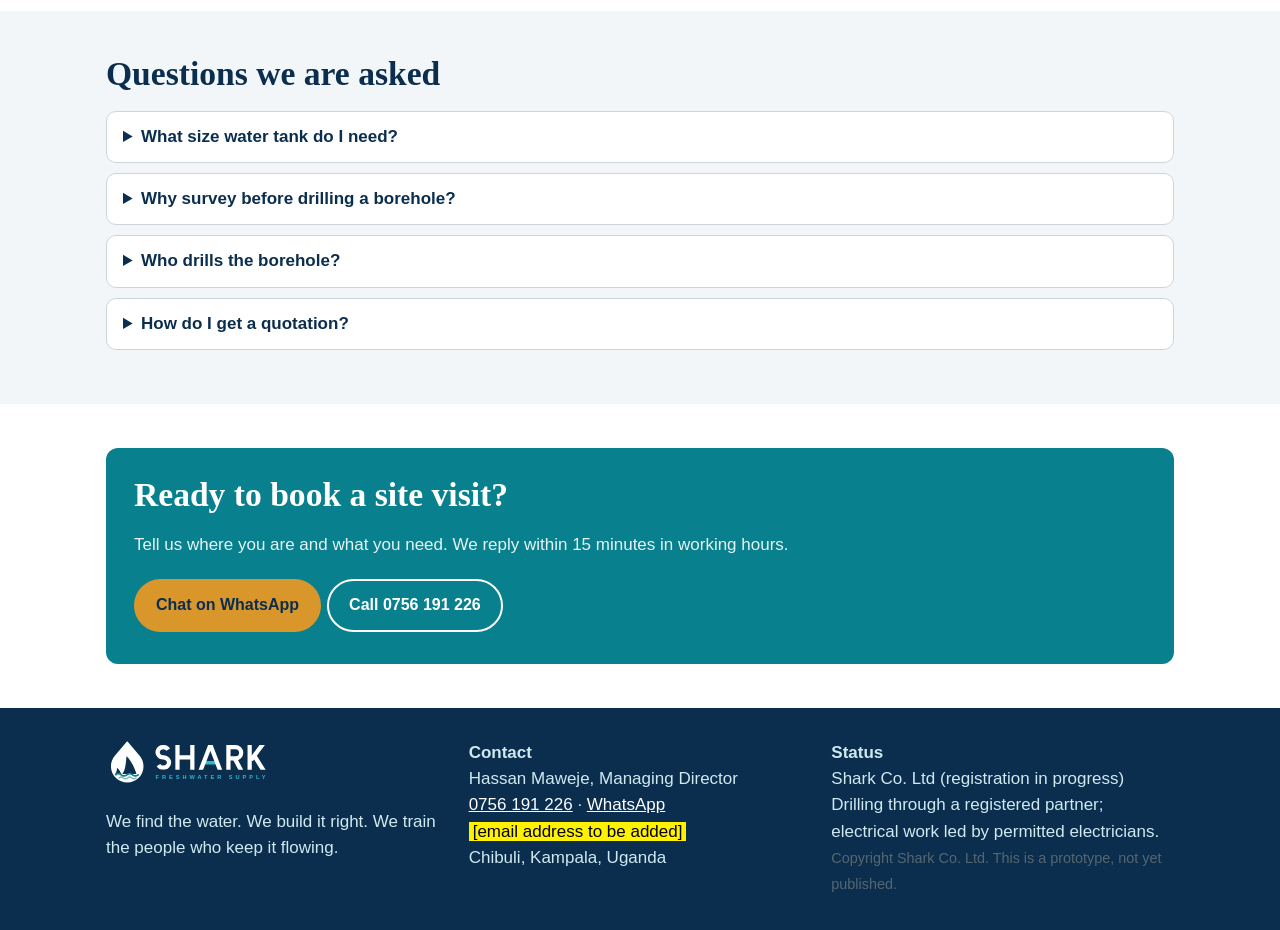
==== commit f657e854: "Add hero photographs for the home slideshow - hero-1: blue tank with solar panels (stopgap, watermar" ====
--- a/index.html
+++ b/index.html
@@ -7,6 +7,7 @@
 <meta name="description" content="Freshwater supply and construction in Uganda. We find the water first, build to standard and train local people. Book a site visit on WhatsApp.">
 <meta name="theme-color" content="#0B2E4F">
 <link rel="icon" href="assets/img/favicon.svg" type="image/svg+xml">
+<script>document.documentElement.className="js"</script>
 <link rel="stylesheet" href="assets/style.css">
 <script type="application/ld+json">
 {"@context":"https://schema.org","@type":"Plumber","name":"Shark Freshwater Supply","description":"Freshwater supply, plumbing, tanks, pumps, septic and drainage, and farm water systems in Uganda.","telephone":"+256756191226","areaServed":["Kampala","Mukono","Wakiso"],"address":{"@type":"PostalAddress","addressLocality":"Kampala","addressCountry":"UG"},"slogan":"We find the water. We build it right."}
@@ -28,7 +29,7 @@
 </ul></nav>
 </div></header>
 <main id="main"><section class="slider" id="hero" aria-roledescription="carousel" aria-label="Featured work">
-<div class="slide ph on" style="background-image:url(assets/img/photos/hero-1.jpg),url(assets/img/scenes/hero-1.svg)" role="img" aria-label="Survey crew marking a borehole site"></div><div class="slide ph" style="background-image:url(assets/img/photos/hero-2.jpg),url(assets/img/scenes/hero-2.svg)" role="img" aria-label="Water tank and pump installation"></div><div class="slide ph" style="background-image:url(assets/img/photos/hero-3.jpg),url(assets/img/scenes/hero-3.svg)" role="img" aria-label="Farm irrigation system"></div>
+<div class="slide ph on" style="background-image:url(assets/img/photos/hero-1.jpg),url(assets/img/scenes/hero-1.svg)" role="img" aria-label="Blue water storage tank beside a field of solar panels"></div><div class="slide ph" style="background-image:url(assets/img/photos/hero-2.jpg),url(assets/img/scenes/hero-2.svg)" role="img" aria-label="Green water tank with a solar panel powering the pump"></div><div class="slide ph" style="background-image:url(assets/img/photos/hero-3.jpg),url(assets/img/scenes/hero-3.svg)" role="img" aria-label="Sprinklers irrigating a green crop field"></div>
 <div class="container copy">
 <div class="slide-text on"><span class="eyebrow">Survey-led water, Uganda</span><h1>We find the water. We build it right.</h1><p>A Ugandan freshwater supply and construction company. We survey first, build to standard, and train local people to keep the water flowing.</p></div>
 <div class="slide-text"><span class="eyebrow">Tanks, pumps and solar</span><h1>Clean water, stored and delivered reliably.</h1><p>Correctly sized tanks, quality pumps and solar plants, installed by permitted specialists and backed by a written warranty.</p></div>
--- a/assets/style.css
+++ b/assets/style.css
@@ -126,7 +126,7 @@
 .work[hidden]{display:none}
 
 /* Scroll reveal */
-.reveal{opacity:0;transform:translateY(18px);transition:opacity .6s ease,transform .6s ease}
-.reveal.in{opacity:1;transform:none}
-@media(prefers-reduced-motion:reduce){.reveal{opacity:1;transform:none;transition:none}.slide{transition:none}.slide-text.on{animation:none}.btn,.card,.icon-card,.work{transition:none}html{scroll-behavior:auto}}
+.js .reveal{opacity:0;transform:translateY(18px);transition:opacity .6s ease,transform .6s ease}
+.js .reveal.in{opacity:1;transform:none}
+@media(prefers-reduced-motion:reduce){.js .reveal{opacity:1;transform:none;transition:none}.slide{transition:none}.slide-text.on{animation:none}.btn,.card,.icon-card,.work{transition:none}html{scroll-behavior:auto}}
 @media(max-width:799px){.slider .copy{min-height:520px;padding-bottom:140px}.slide::after{background:linear-gradient(180deg,rgba(11,46,79,.8),rgba(11,46,79,.78))}}
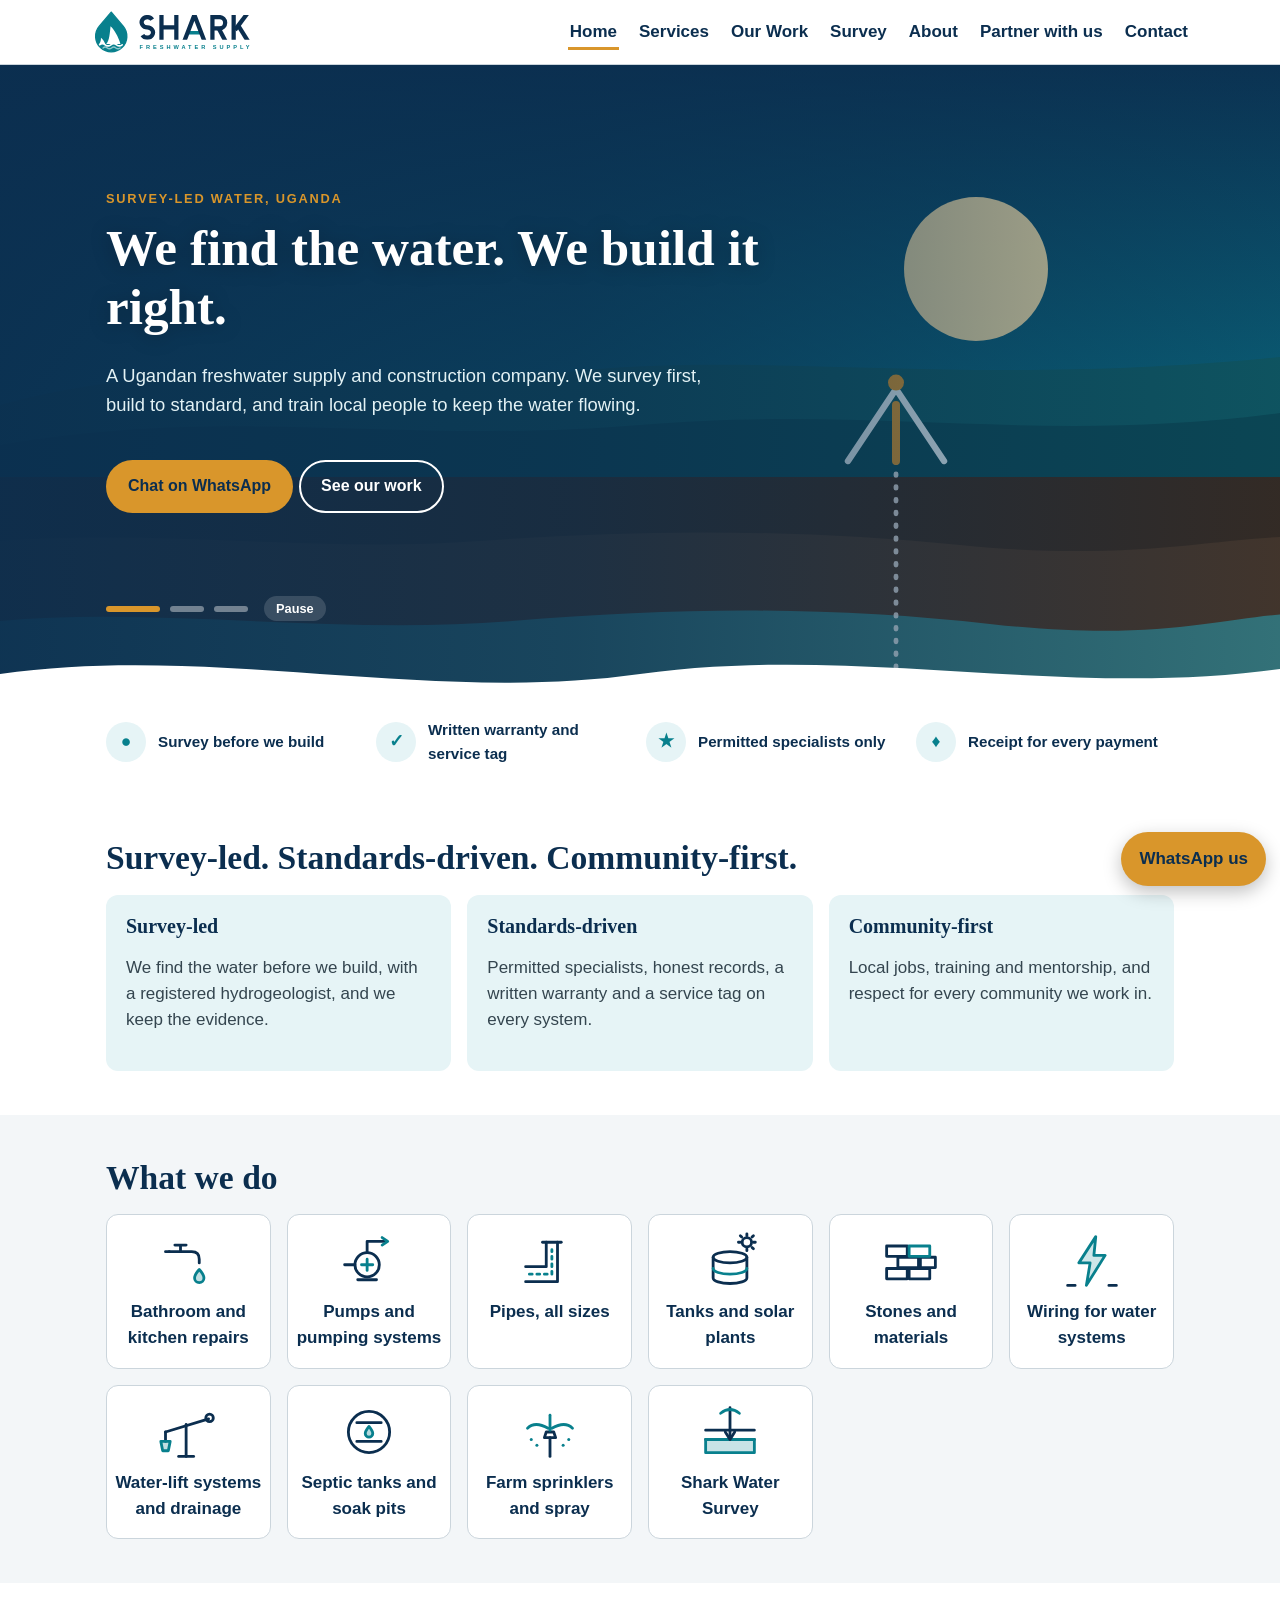
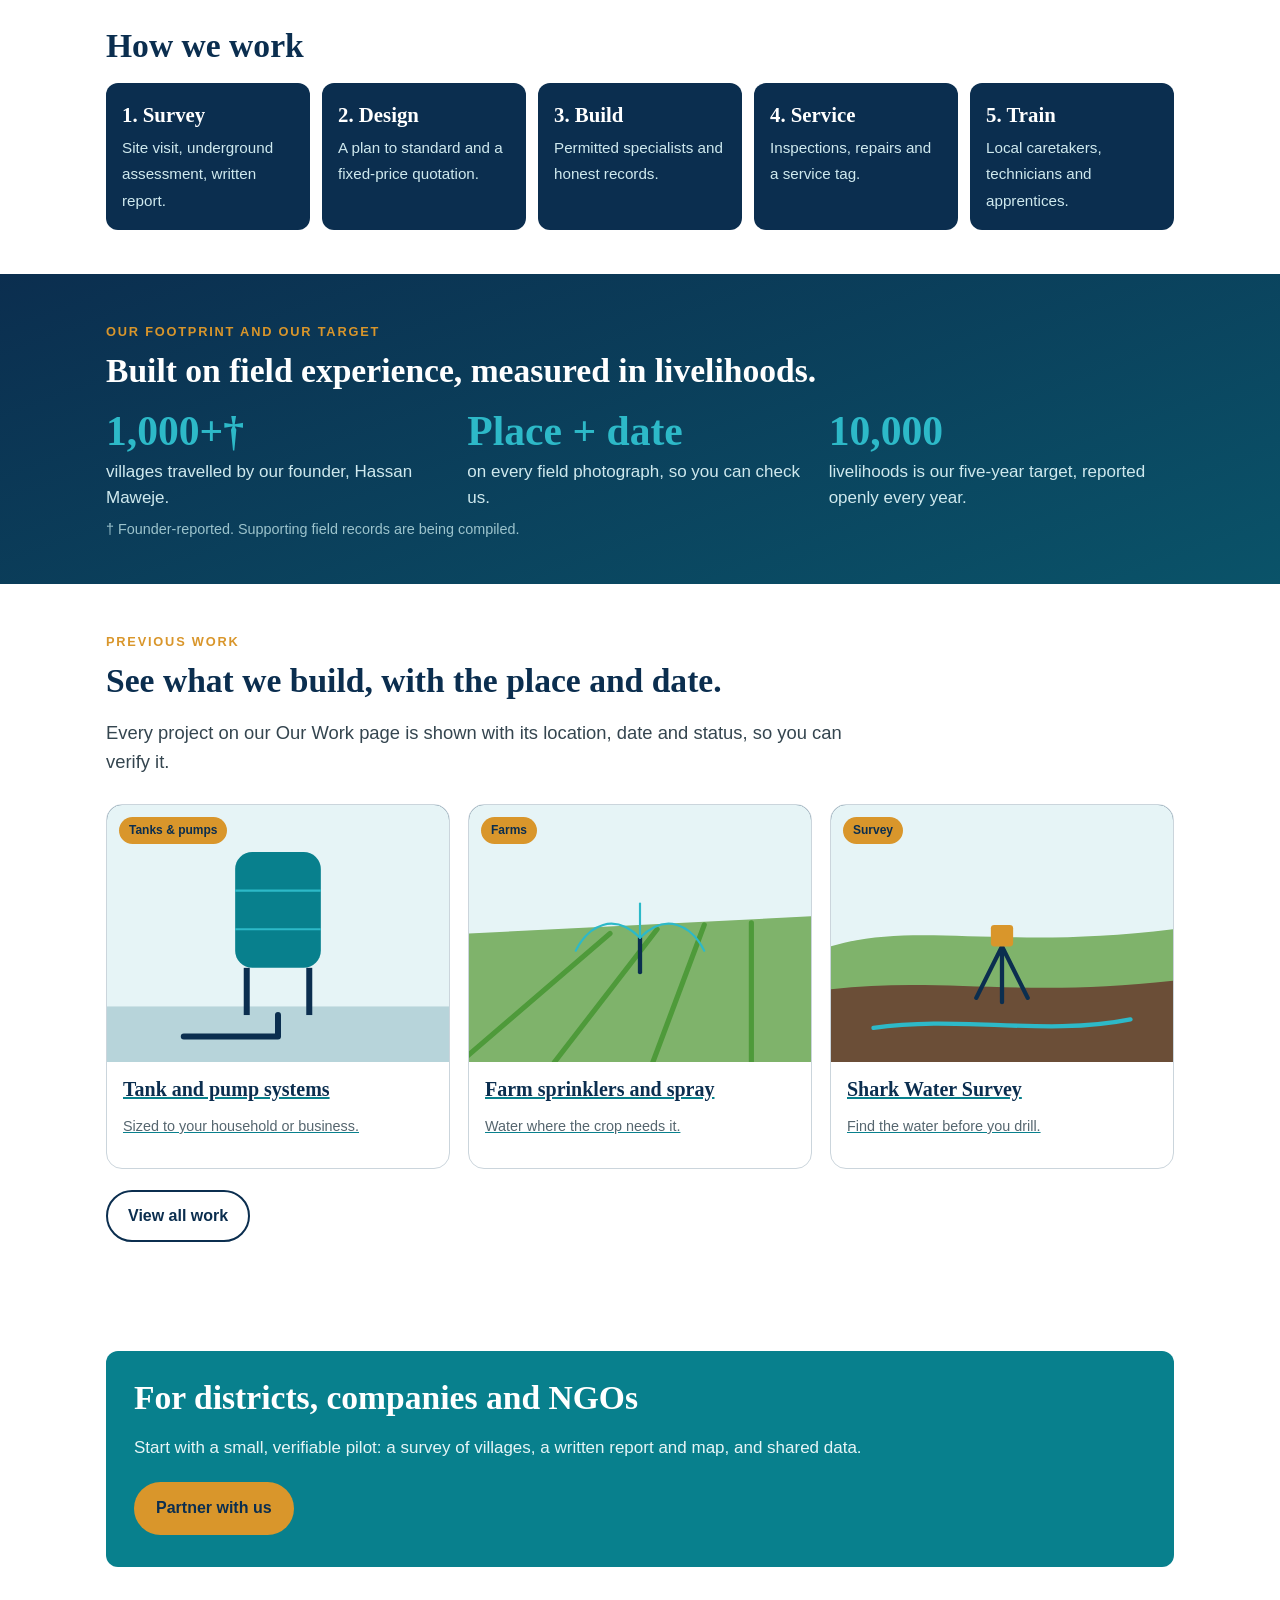
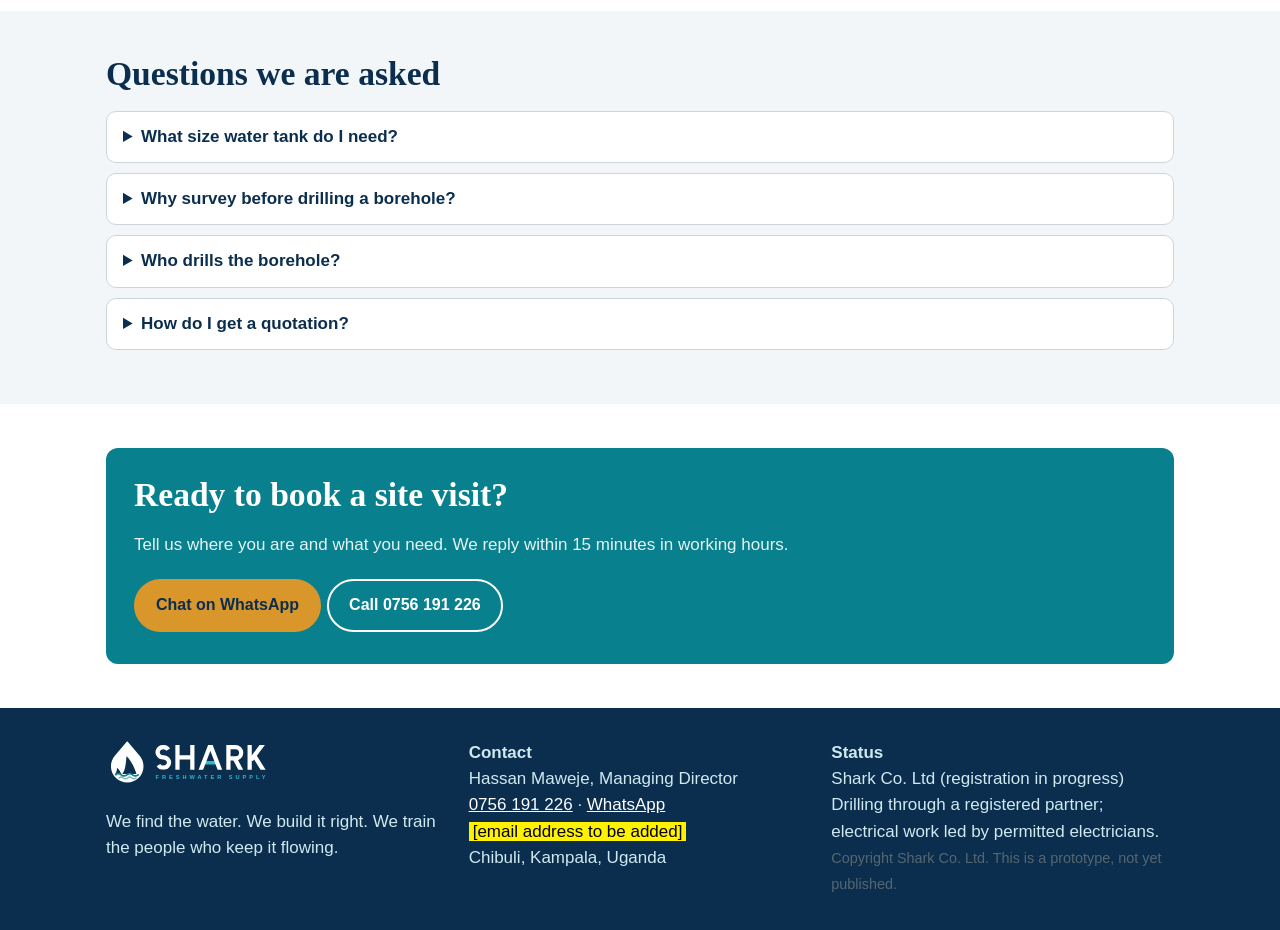
==== commit 73bbbfcf: "Hero: blue tank on slide 2; free slide 1 for the hand-pump photo - hero-2: blue tank with solar pane" ====
--- a/index.html
+++ b/index.html
@@ -29,7 +29,7 @@
 </ul></nav>
 </div></header>
 <main id="main"><section class="slider" id="hero" aria-roledescription="carousel" aria-label="Featured work">
-<div class="slide ph on" style="background-image:url(assets/img/photos/hero-1.jpg),url(assets/img/scenes/hero-1.svg)" role="img" aria-label="Blue water storage tank beside a field of solar panels"></div><div class="slide ph" style="background-image:url(assets/img/photos/hero-2.jpg),url(assets/img/scenes/hero-2.svg)" role="img" aria-label="Green water tank with a solar panel powering the pump"></div><div class="slide ph" style="background-image:url(assets/img/photos/hero-3.jpg),url(assets/img/scenes/hero-3.svg)" role="img" aria-label="Sprinklers irrigating a green crop field"></div>
+<div class="slide ph on" style="background-image:url(assets/img/photos/hero-1.jpg),url(assets/img/scenes/hero-1.svg)" role="img" aria-label="Community water point in Uganda"></div><div class="slide ph" style="background-position:center 42%;background-image:url(assets/img/photos/hero-2.jpg),url(assets/img/scenes/hero-2.svg)" role="img" aria-label="Blue water storage tank beside a field of solar panels"></div><div class="slide ph" style="background-image:url(assets/img/photos/hero-3.jpg),url(assets/img/scenes/hero-3.svg)" role="img" aria-label="Sprinklers irrigating a green crop field"></div>
 <div class="container copy">
 <div class="slide-text on"><span class="eyebrow">Survey-led water, Uganda</span><h1>We find the water. We build it right.</h1><p>A Ugandan freshwater supply and construction company. We survey first, build to standard, and train local people to keep the water flowing.</p></div>
 <div class="slide-text"><span class="eyebrow">Tanks, pumps and solar</span><h1>Clean water, stored and delivered reliably.</h1><p>Correctly sized tanks, quality pumps and solar plants, installed by permitted specialists and backed by a written warranty.</p></div>
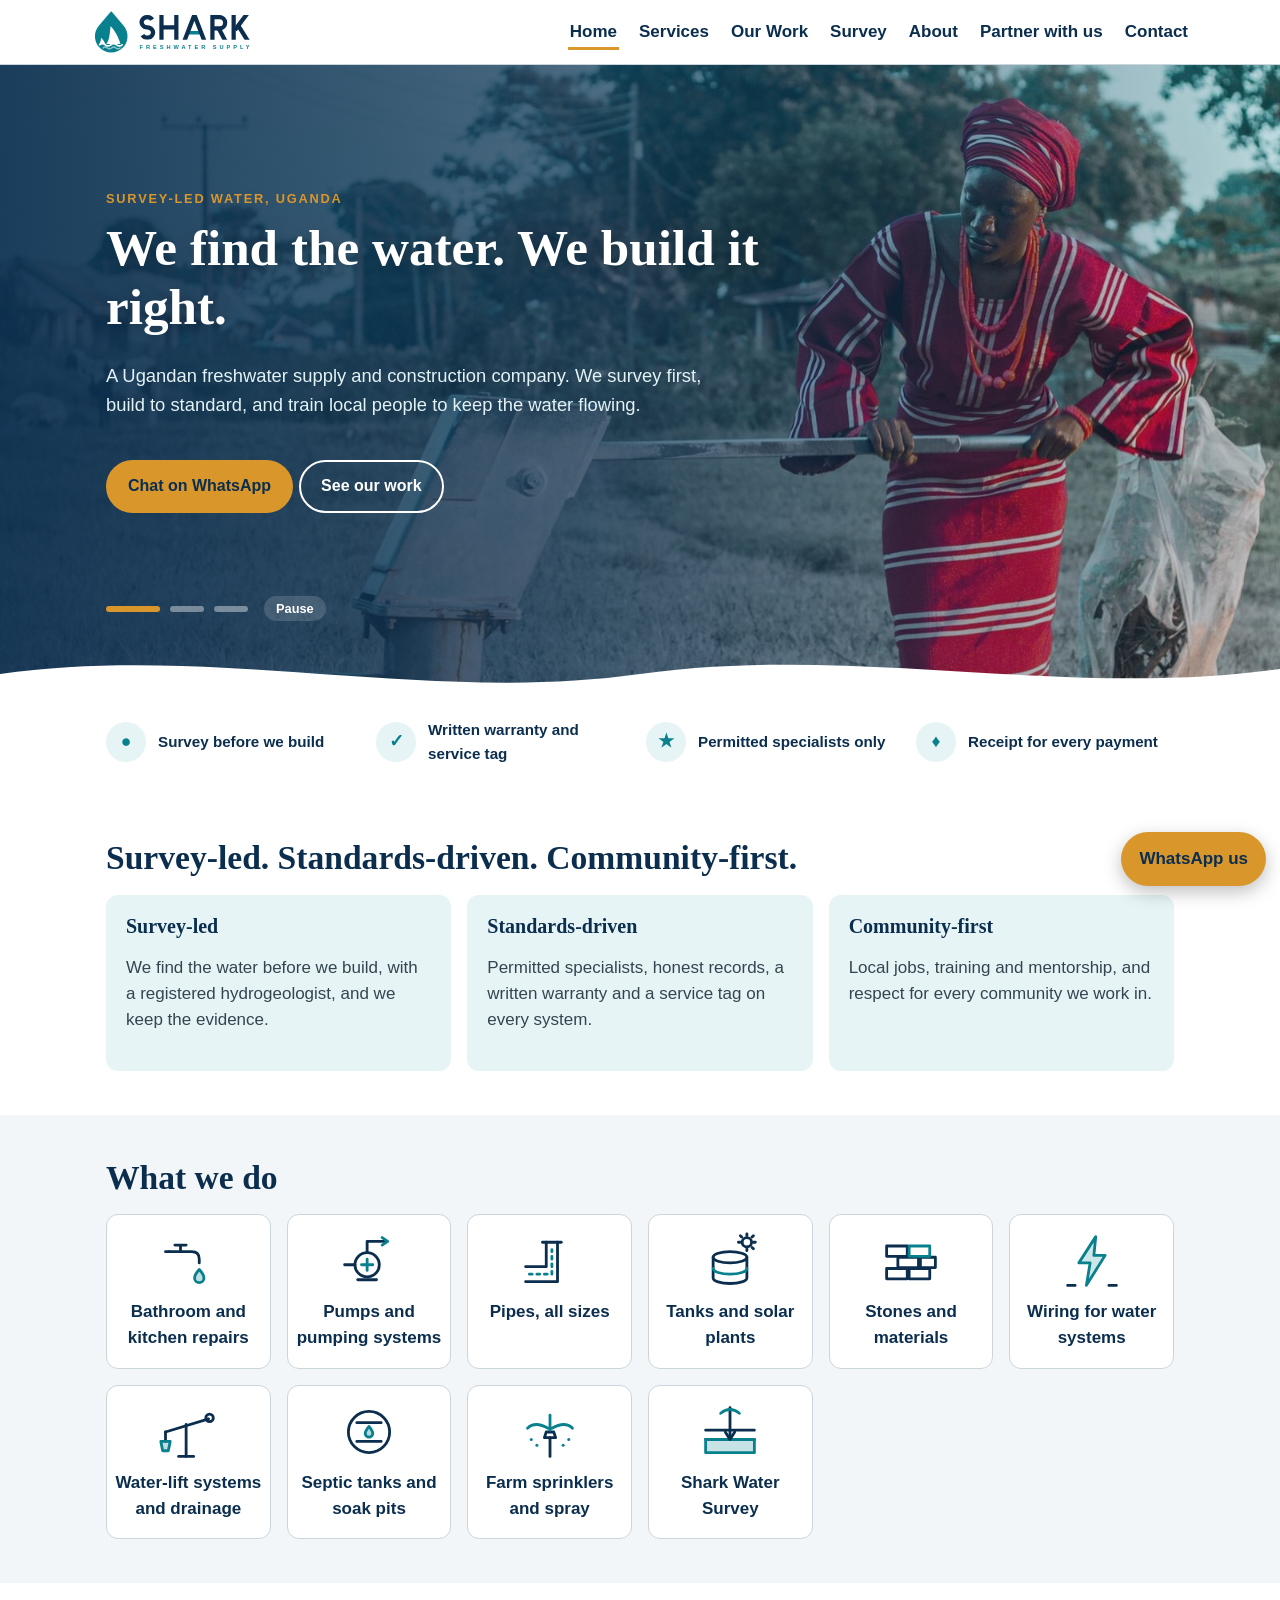
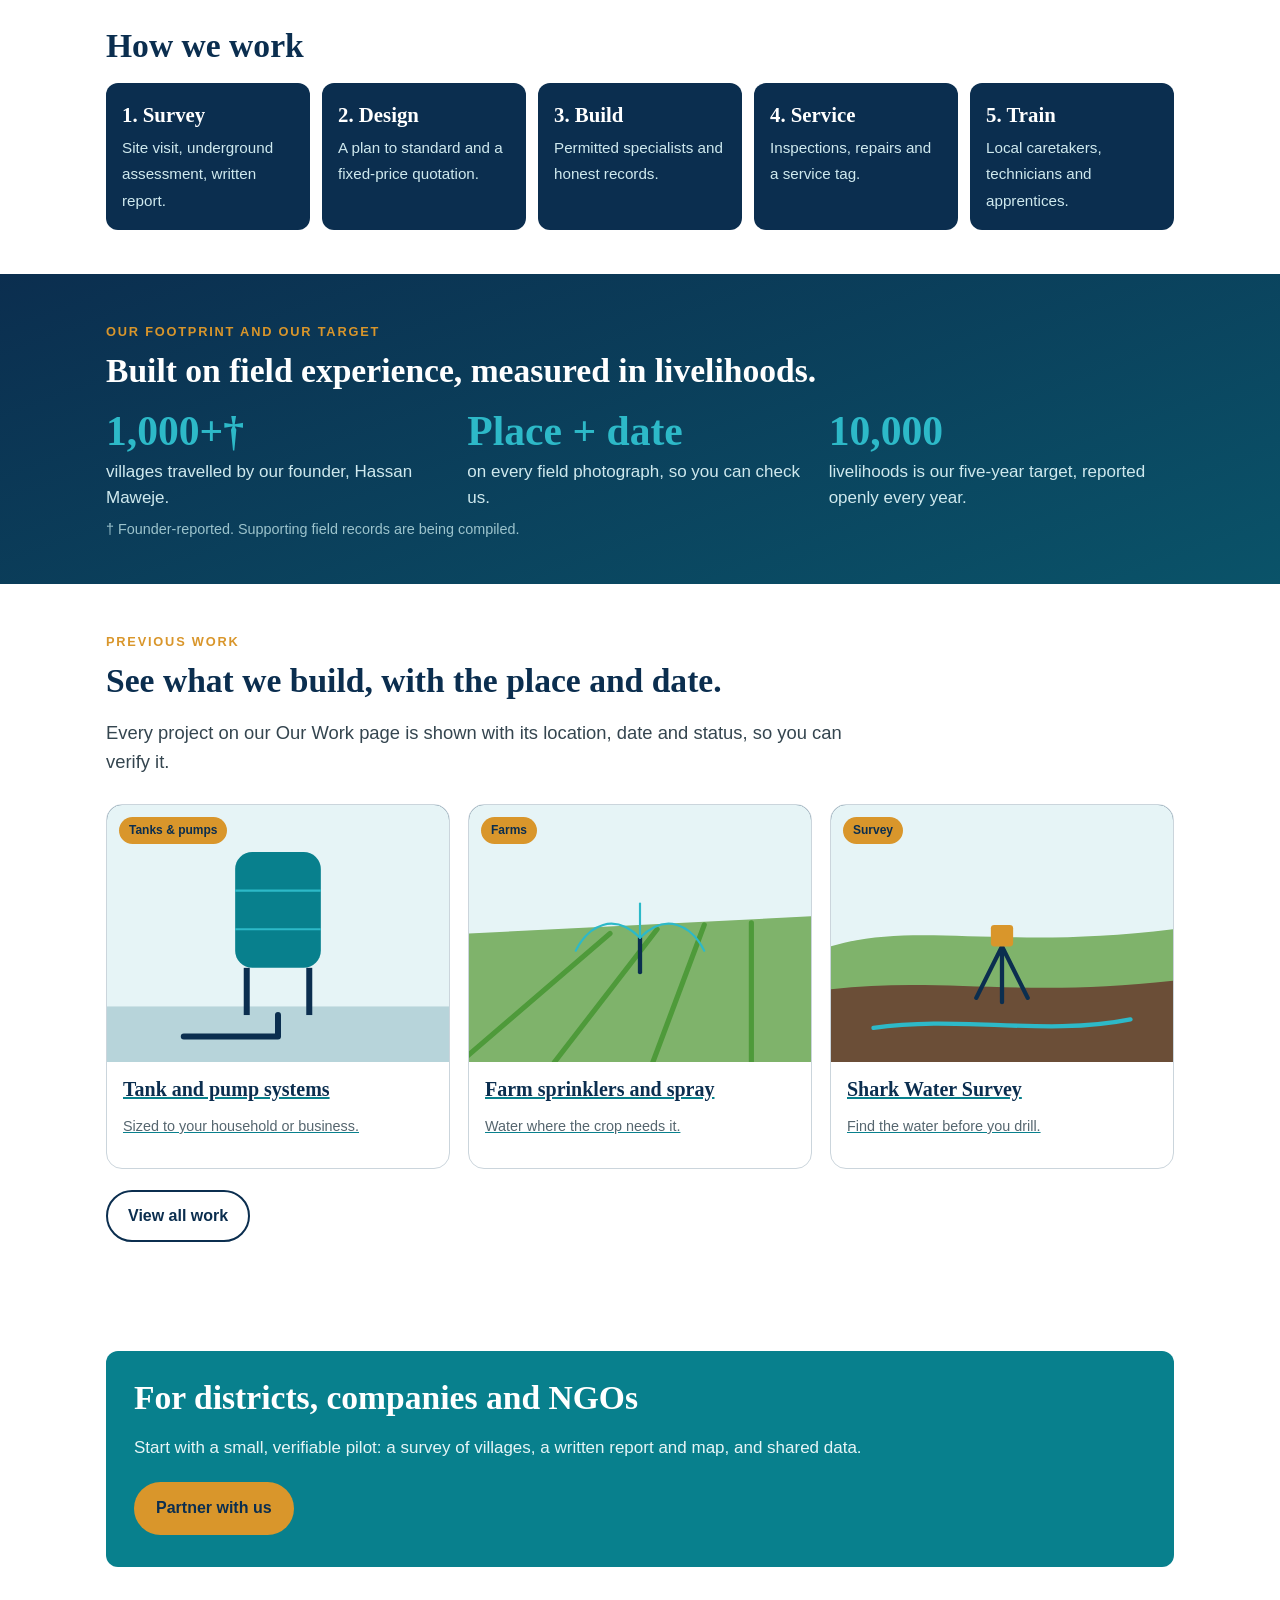
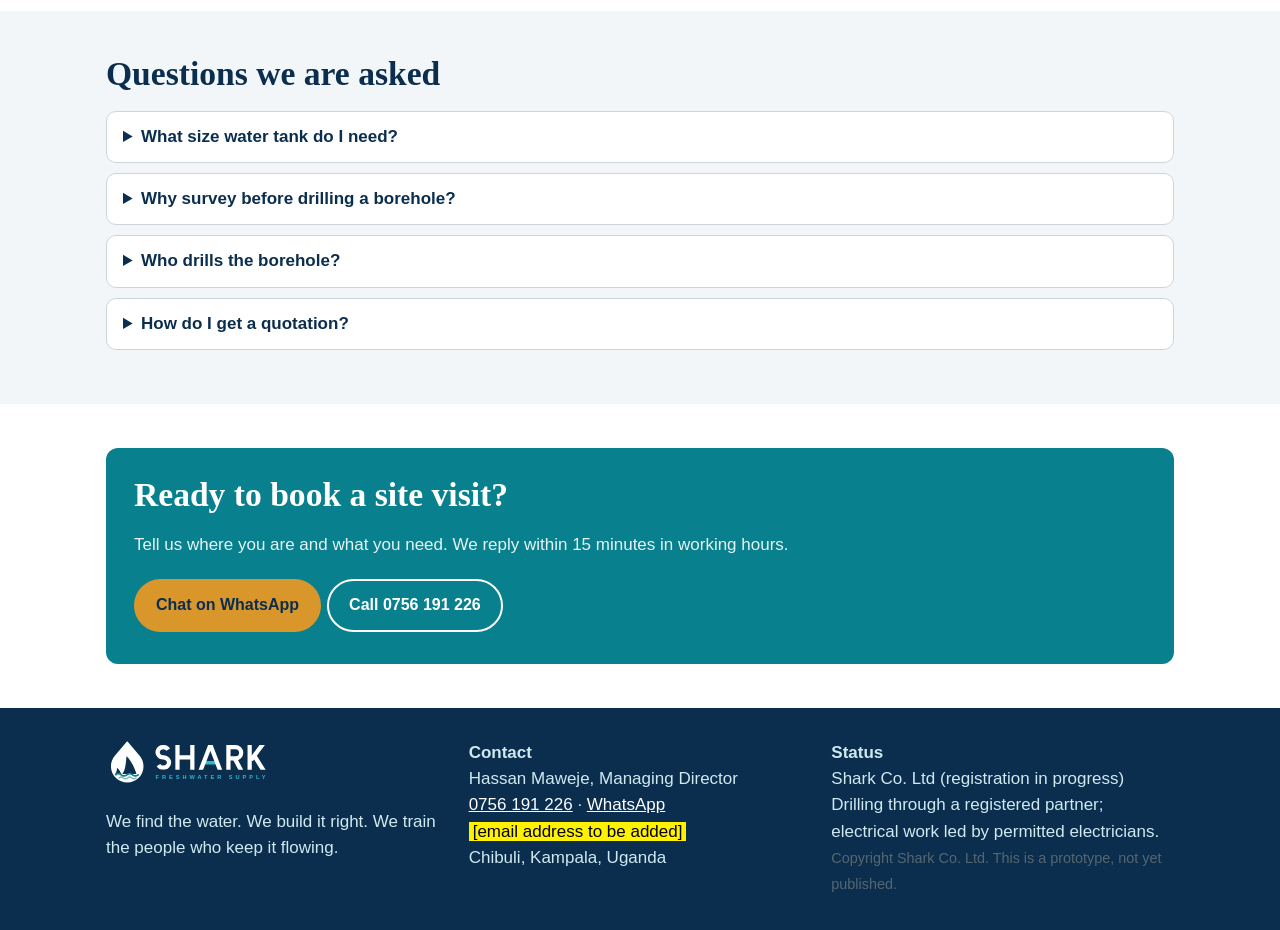
==== commit b1cbf119: "Hero slide 1: woman at community hand pump Mirrored so the subject sits clear of the headline, cropp" ====
--- a/index.html
+++ b/index.html
@@ -29,7 +29,7 @@
 </ul></nav>
 </div></header>
 <main id="main"><section class="slider" id="hero" aria-roledescription="carousel" aria-label="Featured work">
-<div class="slide ph on" style="background-image:url(assets/img/photos/hero-1.jpg),url(assets/img/scenes/hero-1.svg)" role="img" aria-label="Community water point in Uganda"></div><div class="slide ph" style="background-position:center 42%;background-image:url(assets/img/photos/hero-2.jpg),url(assets/img/scenes/hero-2.svg)" role="img" aria-label="Blue water storage tank beside a field of solar panels"></div><div class="slide ph" style="background-image:url(assets/img/photos/hero-3.jpg),url(assets/img/scenes/hero-3.svg)" role="img" aria-label="Sprinklers irrigating a green crop field"></div>
+<div class="slide ph on" style="background-position:78% 30%;background-image:url(assets/img/photos/hero-1.jpg),url(assets/img/scenes/hero-1.svg)" role="img" aria-label="A woman pumping water at a community hand pump"></div><div class="slide ph" style="background-position:center 42%;background-image:url(assets/img/photos/hero-2.jpg),url(assets/img/scenes/hero-2.svg)" role="img" aria-label="Blue water storage tank beside a field of solar panels"></div><div class="slide ph" style="background-image:url(assets/img/photos/hero-3.jpg),url(assets/img/scenes/hero-3.svg)" role="img" aria-label="Sprinklers irrigating a green crop field"></div>
 <div class="container copy">
 <div class="slide-text on"><span class="eyebrow">Survey-led water, Uganda</span><h1>We find the water. We build it right.</h1><p>A Ugandan freshwater supply and construction company. We survey first, build to standard, and train local people to keep the water flowing.</p></div>
 <div class="slide-text"><span class="eyebrow">Tanks, pumps and solar</span><h1>Clean water, stored and delivered reliably.</h1><p>Correctly sized tanks, quality pumps and solar plants, installed by permitted specialists and backed by a written warranty.</p></div>
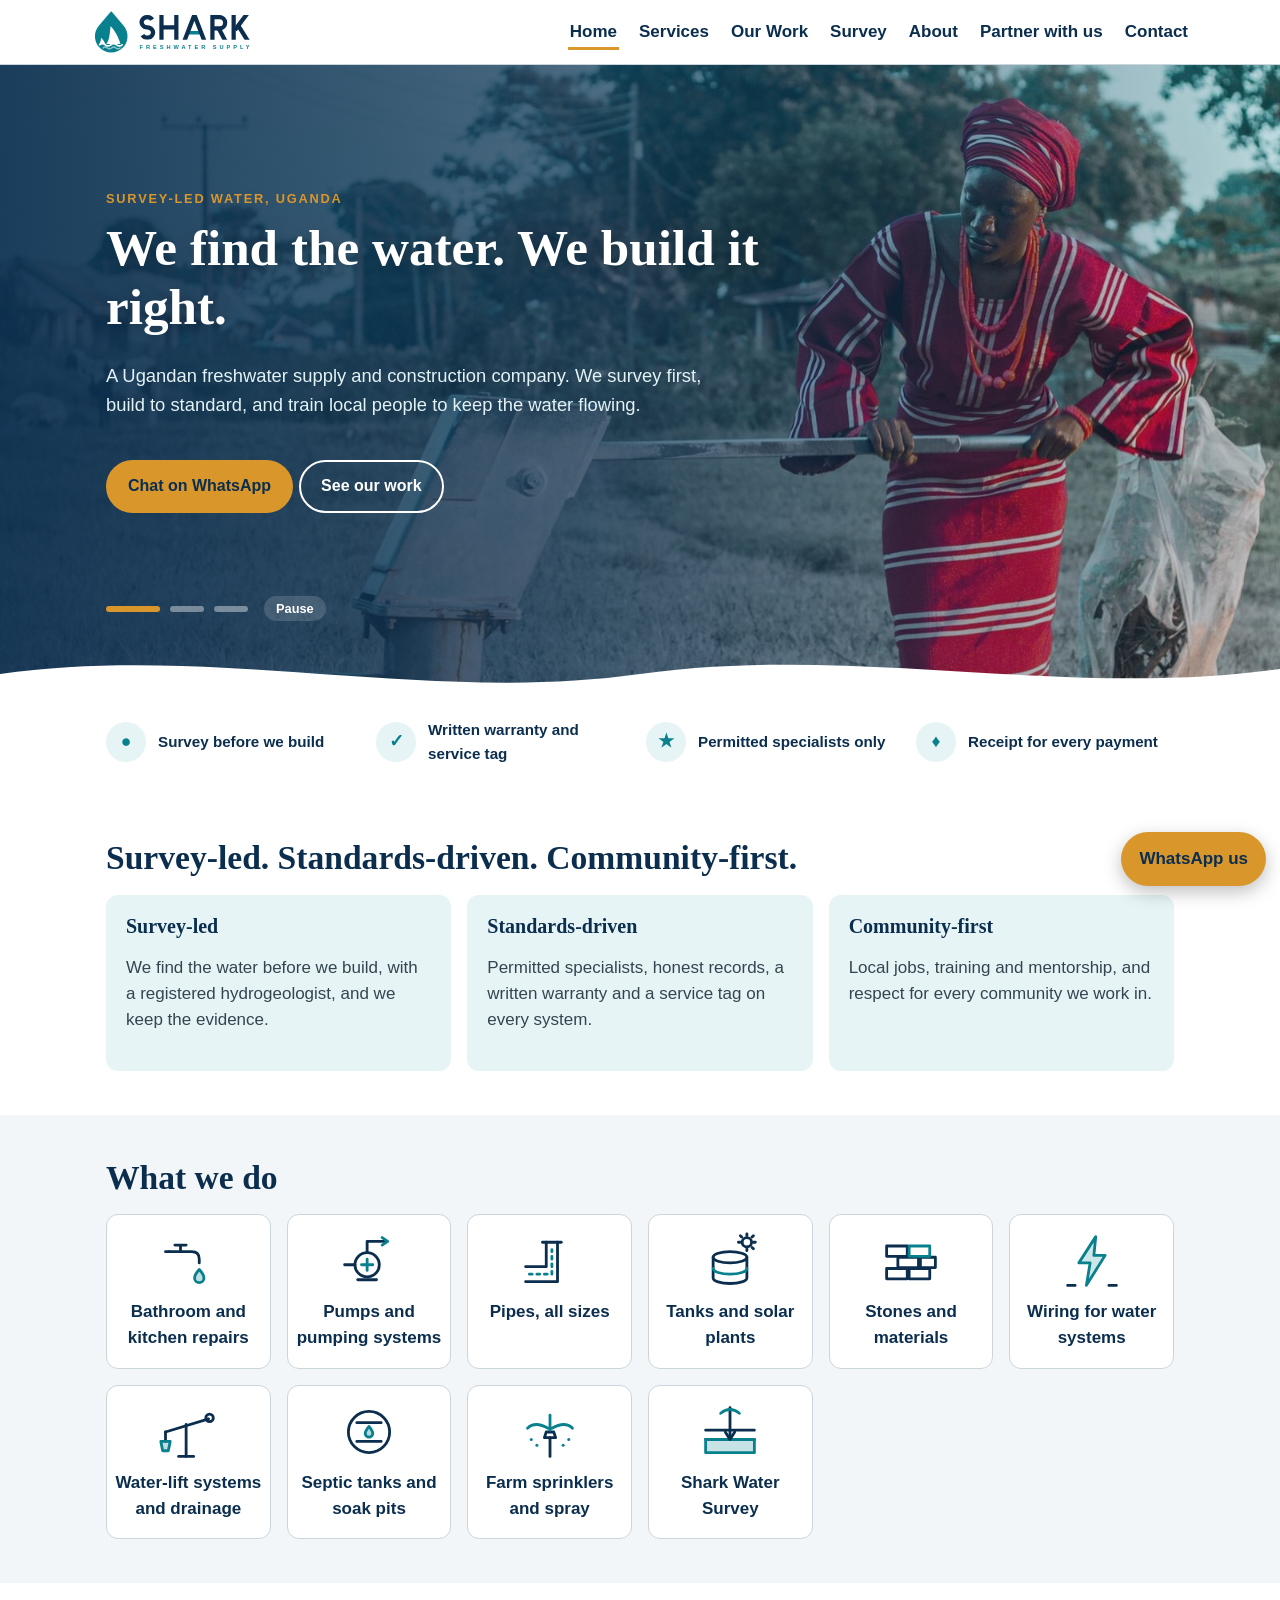
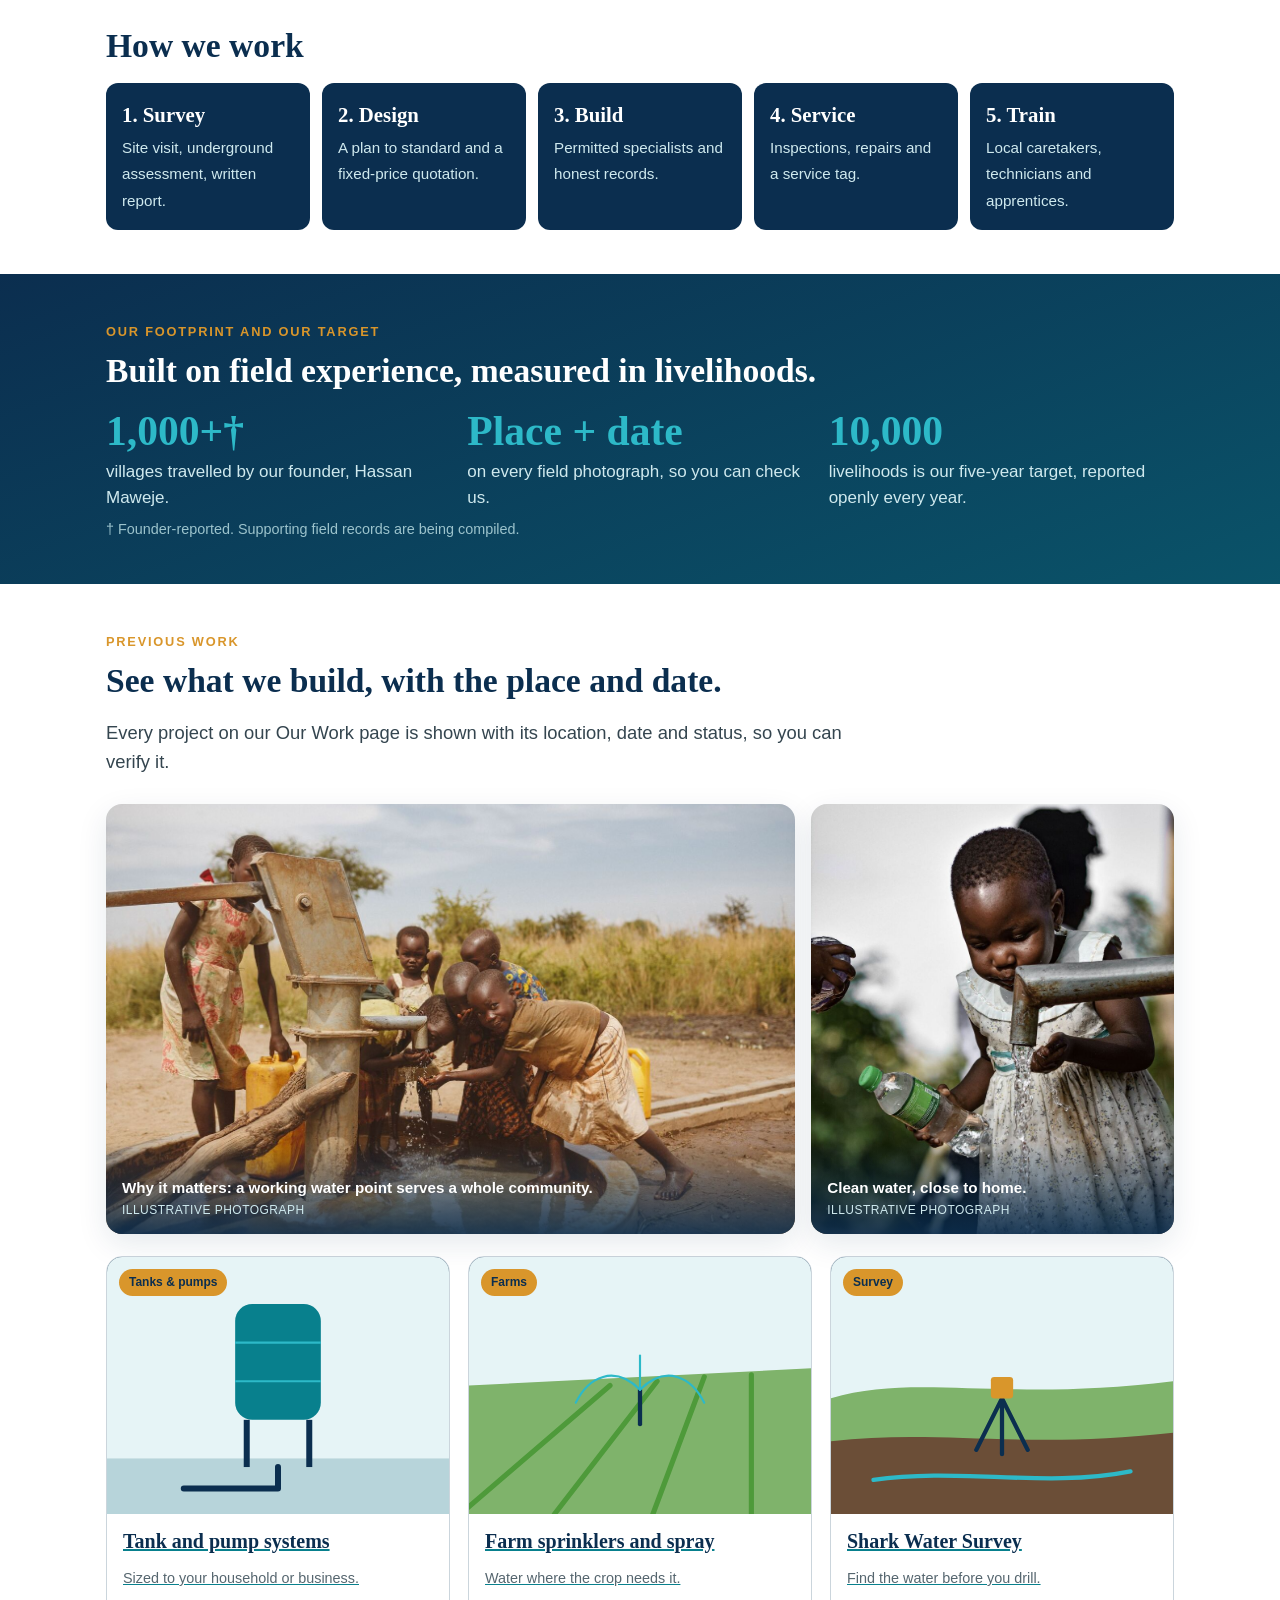
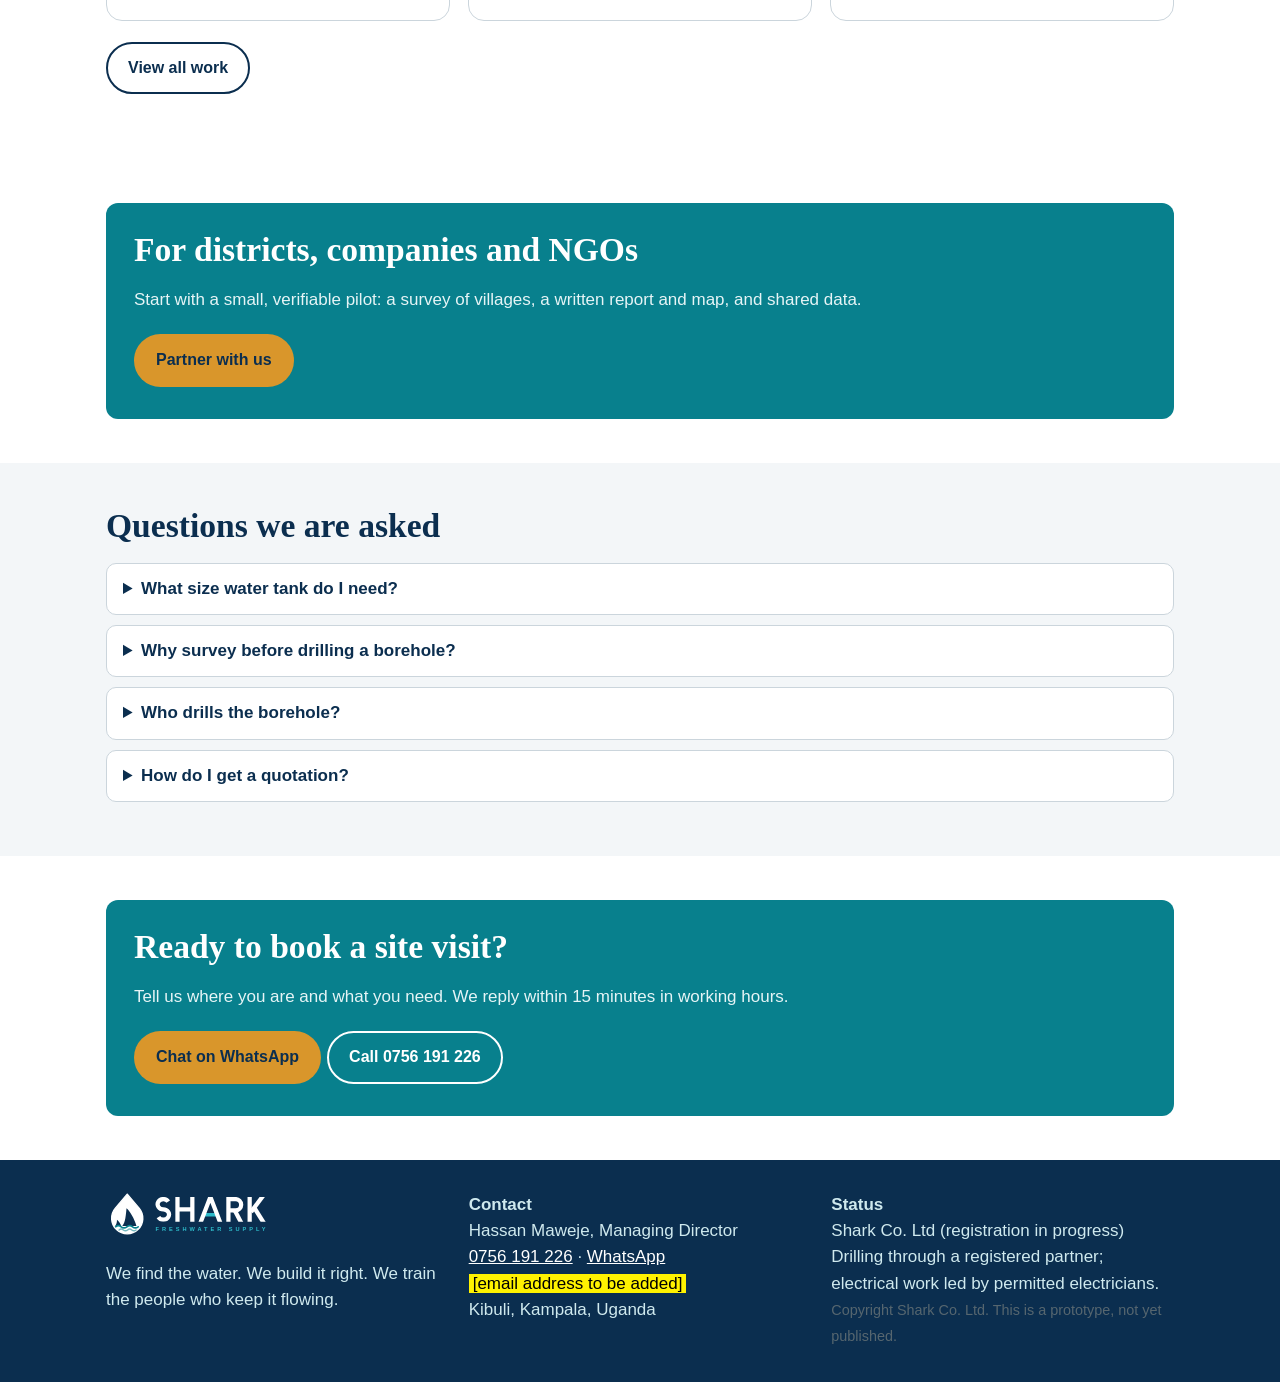
==== commit e5c5c37e: "Home: add water-point photo pair to Previous work; correct address to Kibuli - Two community water-p" ====
--- a/index.html
+++ b/index.html
@@ -29,7 +29,7 @@
 </ul></nav>
 </div></header>
 <main id="main"><section class="slider" id="hero" aria-roledescription="carousel" aria-label="Featured work">
-<div class="slide ph on" style="background-position:78% 30%;background-image:url(assets/img/photos/hero-1.jpg),url(assets/img/scenes/hero-1.svg)" role="img" aria-label="A woman pumping water at a community hand pump"></div><div class="slide ph" style="background-position:center 42%;background-image:url(assets/img/photos/hero-2.jpg),url(assets/img/scenes/hero-2.svg)" role="img" aria-label="Blue water storage tank beside a field of solar panels"></div><div class="slide ph" style="background-image:url(assets/img/photos/hero-3.jpg),url(assets/img/scenes/hero-3.svg)" role="img" aria-label="Sprinklers irrigating a green crop field"></div>
+<div class="slide ph on" style="background-position:78% 30%;background-image:url(assets/img/photos/hero-1.jpg),url(assets/img/scenes/hero-1.svg)" role="img" aria-label="A woman pumping water at a community hand pump"></div><div class="slide ph" style="background-position:center 12%;background-image:url(assets/img/photos/hero-2.jpg),url(assets/img/scenes/hero-2.svg)" role="img" aria-label="Green water storage tank beside a solar panel"></div><div class="slide ph" style="background-image:url(assets/img/photos/hero-3.jpg),url(assets/img/scenes/hero-3.svg)" role="img" aria-label="Sprinklers irrigating a green crop field"></div>
 <div class="container copy">
 <div class="slide-text on"><span class="eyebrow">Survey-led water, Uganda</span><h1>We find the water. We build it right.</h1><p>A Ugandan freshwater supply and construction company. We survey first, build to standard, and train local people to keep the water flowing.</p></div>
 <div class="slide-text"><span class="eyebrow">Tanks, pumps and solar</span><h1>Clean water, stored and delivered reliably.</h1><p>Correctly sized tanks, quality pumps and solar plants, installed by permitted specialists and backed by a written warranty.</p></div>
@@ -78,6 +78,10 @@
 <div class="reveal"><div class="num">10,000</div><p>livelihoods is our five-year target, reported openly every year.</p></div>
 </div><p class="small">&dagger; Founder-reported. Supporting field records are being compiled.</p></div></section>
 <section><div class="container"><div class="section-head"><span class="eyebrow">Previous work</span><h2>See what we build, with the place and date.</h2><p class="lead">Every project on our Our Work page is shown with its location, date and status, so you can verify it.</p></div>
+<div class="pair reveal">
+<figure class="ph" style="background-image:url(assets/img/photos/water-point-1.jpg);background-position:center 40%" role="img" aria-label="Children gathering around a hand pump, drinking and filling yellow jerrycans"><figcaption>Why it matters: a working water point serves a whole community. <span>Illustrative photograph</span></figcaption></figure>
+<figure class="ph" style="background-image:url(assets/img/photos/water-point-2.jpg);background-position:center 30%" role="img" aria-label="A young child drinking from a pump spout while holding a water bottle"><figcaption>Clean water, close to home. <span>Illustrative photograph</span></figcaption></figure>
+</div>
 <div class="gallery">
 <a class="work reveal" href="work.html"><div class="ph" style="background-image:url(assets/img/photos/work-tank.jpg),url(assets/img/scenes/work-tank.svg)" role="img" aria-label="Tank installation"><span class="tag">Tanks &amp; pumps</span></div><div class="body"><h3>Tank and pump systems</h3><p class="small">Sized to your household or business.</p></div></a>
 <a class="work reveal" href="work.html"><div class="ph" style="background-image:url(assets/img/photos/work-farm.jpg),url(assets/img/scenes/work-farm.svg)" role="img" aria-label="Farm irrigation"><span class="tag">Farms</span></div><div class="body"><h3>Farm sprinklers and spray</h3><p class="small">Water where the crop needs it.</p></div></a>
@@ -93,7 +97,7 @@
 <section><div class="container"><div class="band"><h2>Ready to book a site visit?</h2><p>Tell us where you are and what you need. We reply within 15 minutes in working hours.</p><a class="btn btn-wa" data-wa="Hello Shark, I would like to book a site visit." href="#">Chat on WhatsApp</a><a class="btn btn-ghost" href="tel:+256756191226">Call 0756 191 226</a></div></div></section></main>
 <footer class="site"><div class="container cols">
 <div><img src="assets/img/logo-reversed.svg" alt="Shark, Freshwater Supply" width="160" height="44"><p>We find the water. We build it right. We train the people who keep it flowing.</p></div>
-<div><b>Contact</b><br>Hassan Maweje, Managing Director<br><a href="tel:+256756191226">0756 191 226</a> &middot; <a data-wa="Hello Shark, I would like some information." href="#">WhatsApp</a><br><span class="confirm">[email address to be added]</span><br>Chibuli, Kampala, Uganda</div>
+<div><b>Contact</b><br>Hassan Maweje, Managing Director<br><a href="tel:+256756191226">0756 191 226</a> &middot; <a data-wa="Hello Shark, I would like some information." href="#">WhatsApp</a><br><span class="confirm">[email address to be added]</span><br>Kibuli, Kampala, Uganda</div>
 <div><b>Status</b><br>Shark Co. Ltd (registration in progress)<br>Drilling through a registered partner; electrical work led by permitted electricians.<br><span class="small">Copyright Shark Co. Ltd. This is a prototype, not yet published.</span></div>
 </div></footer>
 <a class="fab" data-wa="Hello Shark, I would like to book a site visit." href="#">WhatsApp us</a>
--- a/assets/style.css
+++ b/assets/style.css
@@ -130,3 +130,10 @@
 .js .reveal.in{opacity:1;transform:none}
 @media(prefers-reduced-motion:reduce){.js .reveal{opacity:1;transform:none;transition:none}.slide{transition:none}.slide-text.on{animation:none}.btn,.card,.icon-card,.work{transition:none}html{scroll-behavior:auto}}
 @media(max-width:799px){.slider .copy{min-height:520px;padding-bottom:140px}.slide::after{background:linear-gradient(180deg,rgba(11,46,79,.8),rgba(11,46,79,.78))}}
+
+/* Photo pair: landscape + portrait feature in "Previous work" */
+.pair{display:grid;gap:16px;margin:0 0 22px}
+.pair figure{position:relative;border-radius:16px;overflow:hidden;box-shadow:var(--shadow);min-height:260px}
+.pair figcaption{position:absolute;left:0;right:0;bottom:0;padding:34px 16px 14px;color:#fff;font-size:.95rem;font-weight:700;background:linear-gradient(transparent,rgba(11,46,79,.88))}
+.pair figcaption span{display:block;margin-top:2px;font-size:.75rem;font-weight:400;letter-spacing:.04em;text-transform:uppercase;color:#CFE9EE}
+@media(min-width:800px){.pair{grid-template-columns:1.9fr 1fr}.pair figure{min-height:430px}}
